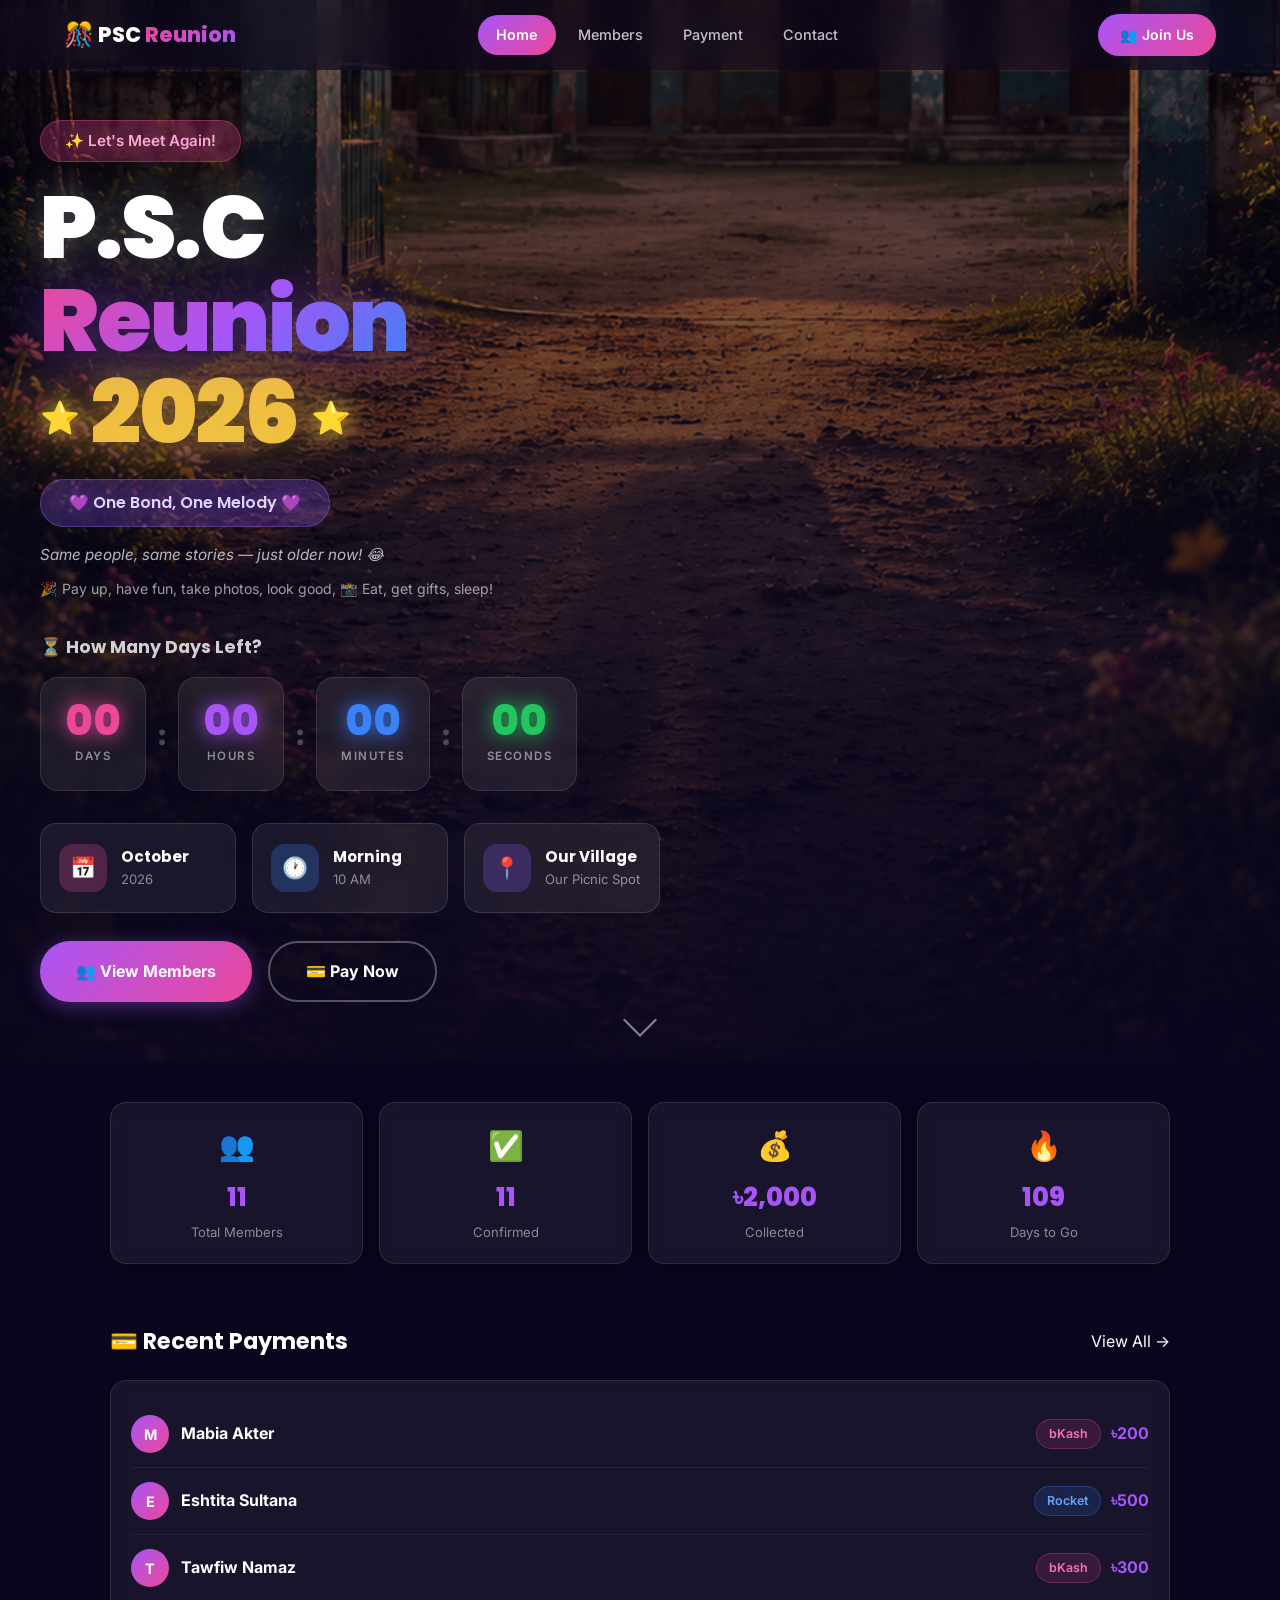
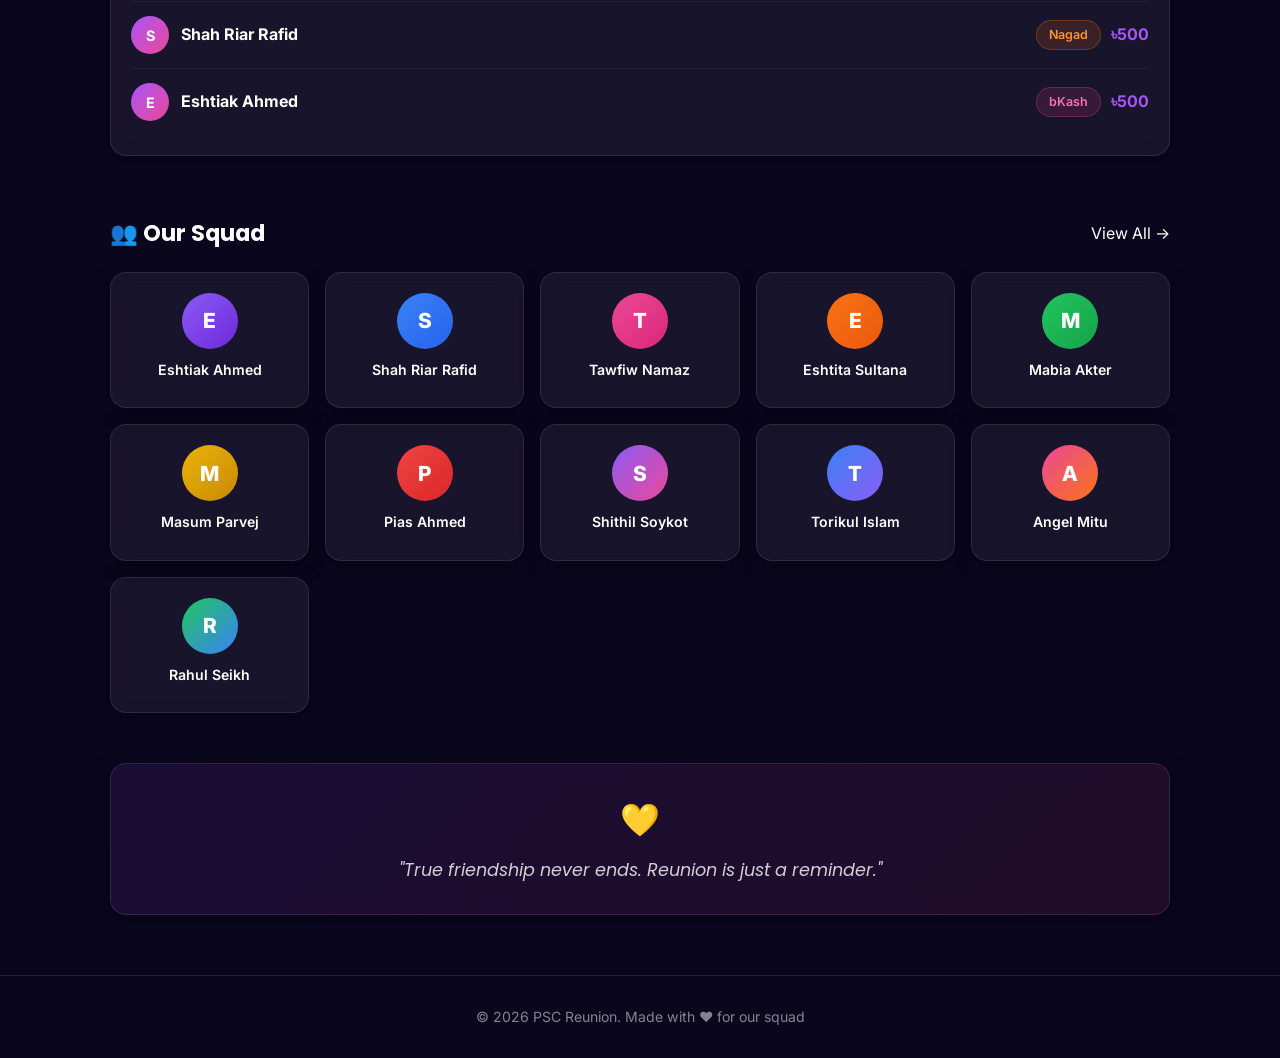
==== index.html @ 163d8ecd "feat: Revamp payment system with new UI, guidelines, and data handling" ====
<!DOCTYPE html>
<html lang="en">
<head>
    <meta charset="UTF-8">
    <meta name="viewport" content="width=device-width, initial-scale=1.0">
    <meta name="description" content="PSC Reunion 2026 - One Bond, One Memory. Join our school reunion!">
    <title>PSC Reunion 2026</title>
    <link rel="preconnect" href="https://fonts.googleapis.com">
    <link rel="preconnect" href="https://fonts.gstatic.com" crossorigin>
    <link href="https://fonts.googleapis.com/css2?family=Inter:wght@300;400;500;600;700;800&family=Poppins:wght@400;500;600;700;800;900&display=swap" rel="stylesheet">
    <link rel="stylesheet" href="style.css">
    <link rel="stylesheet" href="responsive.css">
</head>
<body data-page="home">

    <!-- Loading Screen -->
    <div id="loading-screen" class="loading-screen">
        <div class="loader">
            <div class="spinner"></div>
            <p>Loading Reunion 2026...</p>
        </div>
    </div>

    <!-- Navbar -->
    <nav class="navbar" id="navbar">
        <div class="nav-container">
            <a href="index.html" class="nav-logo">
                <span class="nav-logo-emoji">🎊</span>
                <span>PSC <span class="logo-highlight">Reunion</span></span>
            </a>
            <div class="nav-links" id="nav-menu">
                <a href="index.html" class="nav-link active">Home</a>
                <a href="members.html" class="nav-link">Members</a>
                <a href="payments.html" class="nav-link">Payment</a>
                <a href="contact.html" class="nav-link">Contact</a>
            </div>
            <a href="contact.html" class="nav-join-btn">👥 Join Us</a>
            <button class="nav-toggle" id="navToggle">
                <span></span><span></span><span></span>
            </button>
        </div>
        <div class="mobile-overlay" id="nav-overlay"></div>
    </nav>

    <!-- Hero Section -->
    <section class="hero-new">
        <div class="hero-content">
            <div class="hero-badge-new">✨ Let's Meet Again!</div>
            <h1 class="hero-big-title">
                <span class="line1">P.S.C</span>
                <span class="line2">Reunion</span>
                <span class="line3"><span class="star">⭐</span> 2026 <span class="star">⭐</span></span>
            </h1>

            <div class="hero-tagline">
                💜 One Bond, One Melody 💜
            </div>
            <p class="hero-funny">Same people, same stories — just older now! 😂</p>

            <p class="hero-cta-text">
                🎉 Pay up, have fun, take photos, look good,
                📸 Eat, get gifts, sleep!
            </p>

            <!-- Countdown -->
            <div class="hero-countdown">
                <h3 class="countdown-title">⏳ How Many Days Left?</h3>
                <div class="cd-items">
                    <div class="cd-item">
                        <span class="countdown-number" id="cd-days">00</span>
                        <span class="cd-label">Days</span>
                    </div>
                    <div class="cd-separator">:</div>
                    <div class="cd-item">
                        <span class="countdown-number" id="cd-hours">00</span>
                        <span class="cd-label">Hours</span>
                    </div>
                    <div class="cd-separator">:</div>
                    <div class="cd-item">
                        <span class="countdown-number" id="cd-minutes">00</span>
                        <span class="cd-label">Minutes</span>
                    </div>
                    <div class="cd-separator">:</div>
                    <div class="cd-item">
                        <span class="countdown-number" id="cd-seconds">00</span>
                        <span class="cd-label">Seconds</span>
                    </div>
                </div>
            </div>

            <div class="hero-info-cards">
                <div class="info-card">
                    <div class="info-card-icon icon-pink">📅</div>
                    <div class="info-card-text">
                        <h4>October</h4>
                        <p>2026</p>
                    </div>
                </div>
                <div class="info-card">
                    <div class="info-card-icon icon-blue">🕐</div>
                    <div class="info-card-text">
                        <h4>Morning</h4>
                        <p>10 AM</p>
                    </div>
                </div>
                <div class="info-card">
                    <div class="info-card-icon icon-purple">📍</div>
                    <div class="info-card-text">
                        <h4>Our Village</h4>
                        <p>Our Picnic Spot</p>
                    </div>
                </div>
            </div>

            <div class="hero-buttons">
                <a href="members.html" class="hero-btn-primary">
                    👥 View Members
                </a>
                <a href="payments.html" class="hero-btn-outline">
                    💳 Pay Now
                </a>
            </div>
        </div>

        <!-- Scroll Down -->
        <div class="scroll-indicator">
            <div class="scroll-arrow"></div>
        </div>
    </section>

    <!-- Stats Section -->
    <section class="stats-section">
        <div class="container">
            <div class="stats-grid-home">
                <div class="stat-card-home">
                    <span class="stat-icon-home">👥</span>
                    <h3 class="stat-number" data-target="11">0</h3>
                    <p class="stat-label-home">Total Members</p>
                </div>
                <div class="stat-card-home">
                    <span class="stat-icon-home">✅</span>
                    <h3 class="stat-number" data-target="11">0</h3>
                    <p class="stat-label-home">Confirmed</p>
                </div>
                <div class="stat-card-home">
                    <span class="stat-icon-home">💰</span>
                    <h3 id="home-total-collected">৳0</h3>
                    <p class="stat-label-home">Collected</p>
                </div>
                <div class="stat-card-home">
                    <span class="stat-icon-home">🔥</span>
                    <h3 id="home-days-go">109</h3>
                    <p class="stat-label-home">Days to Go</p>
                </div>
            </div>
        </div>
    </section>

    <!-- Recent Payments -->
    <section class="section-home">
        <div class="container">
            <div class="section-header">
                <h2>💳 Recent Payments</h2>
                <a href="payments.html" class="btn-link">View All →</a>
            </div>
            <div class="glass-card-home" id="home-payments">
                <p class="loading-text">Loading payments...</p>
            </div>
        </div>
    </section>

    <!-- Members Preview -->
    <section class="section-home">
        <div class="container">
            <div class="section-header">
                <h2>👥 Our Squad</h2>
                <a href="members.html" class="btn-link">View All →</a>
            </div>
            <div class="members-preview">
                <div class="member-mini-card">
                    <div class="member-mini-avatar" style="background: linear-gradient(135deg, #8b5cf6, #6d28d9);">E</div>
                    <p class="member-mini-name">Eshtiak Ahmed</p>
                </div>
                <div class="member-mini-card">
                    <div class="member-mini-avatar" style="background: linear-gradient(135deg, #3b82f6, #2563eb);">S</div>
                    <p class="member-mini-name">Shah Riar Rafid</p>
                </div>
                <div class="member-mini-card">
                    <div class="member-mini-avatar" style="background: linear-gradient(135deg, #ec4899, #db2777);">T</div>
                    <p class="member-mini-name">Tawfiw Namaz</p>
                </div>
                <div class="member-mini-card">
                    <div class="member-mini-avatar" style="background: linear-gradient(135deg, #f97316, #ea580c);">E</div>
                    <p class="member-mini-name">Eshtita Sultana</p>
                </div>
                <div class="member-mini-card">
                    <div class="member-mini-avatar" style="background: linear-gradient(135deg, #22c55e, #16a34a);">M</div>
                    <p class="member-mini-name">Mabia Akter</p>
                </div>
                <div class="member-mini-card">
                    <div class="member-mini-avatar" style="background: linear-gradient(135deg, #eab308, #ca8a04);">M</div>
                    <p class="member-mini-name">Masum Parvej</p>
                </div>
                <div class="member-mini-card">
                    <div class="member-mini-avatar" style="background: linear-gradient(135deg, #ef4444, #dc2626);">P</div>
                    <p class="member-mini-name">Pias Ahmed</p>
                </div>
                <div class="member-mini-card">
                    <div class="member-mini-avatar" style="background: linear-gradient(135deg, #8b5cf6, #ec4899);">S</div>
                    <p class="member-mini-name">Shithil Soykot</p>
                </div>
                <div class="member-mini-card">
                    <div class="member-mini-avatar" style="background: linear-gradient(135deg, #3b82f6, #8b5cf6);">T</div>
                    <p class="member-mini-name">Torikul Islam</p>
                </div>
                <div class="member-mini-card">
                    <div class="member-mini-avatar" style="background: linear-gradient(135deg, #ec4899, #f97316);">A</div>
                    <p class="member-mini-name">Angel Mitu</p>
                </div>
                <div class="member-mini-card">
                    <div class="member-mini-avatar" style="background: linear-gradient(135deg, #22c55e, #3b82f6);">R</div>
                    <p class="member-mini-name">Rahul Seikh</p>
                </div>
            </div>
        </div>
    </section>

    <!-- Quote Section -->
    <section class="quote-section">
        <div class="container">
            <div class="glass-card-home quote-card">
                <span class="quote-icon">💛</span>
                <p class="quote-text">"True friendship never ends. Reunion is just a reminder."</p>
            </div>
        </div>
    </section>

    <!-- Footer -->
    <footer class="footer">
        <div class="container">
            <p class="footer-text">© 2026 PSC Reunion. Made with ❤️ for our squad</p>
        </div>
    </footer>

    <!-- Back to Top -->
    <button class="back-to-top" id="backToTop">↑</button>

    <script src="config.js"></script>
    <script src="script.js"></script>
</body>
</html>
---- style.css ----
/* ============================================================
   STYLE.CSS - Reunion 2026 - Dark Cinematic Theme
   ============================================================ */

:root {
    --bg: #0a061e;
    --bg-card: rgba(255, 255, 255, 0.06);
    --text: #ffffff;
    --text-sec: rgba(255, 255, 255, 0.8);
    --text-muted: rgba(255, 255, 255, 0.5);
    --border: rgba(255, 255, 255, 0.1);
    --purple: #a855f7;
    --pink: #ec4899;
    --blue: #3b82f6;
    --red: #ef4444;
    --green: #22c55e;
    --orange: #f97316;
    --yellow: #eab308;
    --gold: #f0c040;
    --radius: 16px;
    --radius-sm: 10px;
    --shadow: 0 4px 20px rgba(0, 0, 0, 0.3);
    --shadow-lg: 0 8px 40px rgba(0, 0, 0, 0.4);
    --shadow-glow: 0 0 30px rgba(168, 85, 247, 0.3);
    --font: 'Inter', system-ui, sans-serif;
    --font-display: 'Poppins', 'Inter', sans-serif;
    --nav-h: 70px;
}

*, *::before, *::after { margin: 0; padding: 0; box-sizing: border-box; }
html { scroll-behavior: smooth; }

body {
    font-family: var(--font);
    background: var(--bg);
    color: var(--text);
    line-height: 1.6;
    overflow-x: hidden;
    min-height: 100vh;
}

a { text-decoration: none; color: inherit; }
img { max-width: 100%; display: block; }
button { border: none; outline: none; cursor: pointer; font-family: inherit; }
input { border: none; outline: none; font-family: inherit; }

.container { max-width: 1100px; margin: 0 auto; padding: 0 20px; }

/* ========== LOADING SCREEN ========== */
.loading-screen {
    position: fixed; inset: 0;
    background: var(--bg);
    display: flex; align-items: center; justify-content: center;
    z-index: 99999;
    transition: opacity 0.5s;
}
.loading-screen .spinner {
    width: 44px; height: 44px;
    border: 4px solid rgba(168, 85, 247, 0.2);
    border-top-color: var(--purple);
    border-radius: 50%;
    animation: spin 0.7s linear infinite;
    margin: 0 auto 12px;
}
.loading-screen p {
    font-family: var(--font-display);
    color: var(--purple);
    font-weight: 600;
}
@keyframes spin { to { transform: rotate(360deg); } }

/* ========== NAVBAR - DARK GLASS ========== */
.navbar {
    position: fixed; top: 0; left: 0; width: 100%;
    height: var(--nav-h);
    background: rgba(10, 6, 30, 0.6);
    backdrop-filter: blur(16px);
    -webkit-backdrop-filter: blur(16px);
    z-index: 1000;
    transition: all 0.3s;
}
.navbar.scrolled {
    background: rgba(10, 6, 30, 0.95);
    box-shadow: 0 4px 30px rgba(0, 0, 0, 0.5);
}
.nav-container {
    max-width: 1200px; margin: 0 auto; padding: 0 24px;
    height: 100%; display: flex; align-items: center; justify-content: space-between;
}
.nav-logo {
    font-family: var(--font-display);
    font-weight: 800; font-size: 1.3rem;
    color: #fff;
    display: flex; align-items: center; gap: 4px;
}
.nav-logo-emoji {
    font-size: 1.5rem;
    animation: logoDance 3s ease-in-out infinite;
    display: inline-block;
}
@keyframes logoDance {
    0%, 100% { transform: rotate(0deg) scale(1); }
    25% { transform: rotate(-10deg) scale(1.1); }
    50% { transform: rotate(0deg) scale(1); }
    75% { transform: rotate(10deg) scale(1.1); }
}
.logo-highlight {
    background: linear-gradient(135deg, #ec4899, #a855f7);
    -webkit-background-clip: text;
    -webkit-text-fill-color: transparent;
    background-clip: text;
}
.nav-links {
    display: flex; gap: 4px; align-items: center;
}
.nav-links a {
    padding: 8px 18px; border-radius: 24px;
    font-size: 0.9rem; font-weight: 500;
    color: rgba(255,255,255,0.75);
    transition: all 0.3s;
    white-space: nowrap;
}
.nav-links a:hover {
    color: #fff;
    background: rgba(255,255,255,0.1);
}
.nav-links a.active {
    color: #fff;
    background: linear-gradient(135deg, var(--purple), var(--pink));
    font-weight: 600;
}
.nav-join-btn {
    display: inline-flex; align-items: center; gap: 6px;
    padding: 10px 22px; border-radius: 24px;
    background: linear-gradient(135deg, var(--purple), var(--pink));
    color: #fff; font-weight: 600; font-size: 0.88rem;
    border: none; cursor: pointer;
    transition: all 0.3s;
    white-space: nowrap;
}
.nav-join-btn:hover {
    transform: translateY(-2px);
    box-shadow: 0 6px 20px rgba(139, 92, 246, 0.4);
}

/* Hamburger */
.nav-toggle {
    display: none; flex-direction: column; gap: 5px;
    background: none; padding: 5px; cursor: pointer;
}
.nav-toggle span {
    width: 24px; height: 2.5px;
    background: #fff; border-radius: 2px;
    transition: all 0.3s;
}
.nav-toggle.active span:nth-child(1) { transform: rotate(45deg) translate(5px, 5px); }
.nav-toggle.active span:nth-child(2) { opacity: 0; }
.nav-toggle.active span:nth-child(3) { transform: rotate(-45deg) translate(5px, -5px); }

.mobile-overlay {
    display: none; position: fixed; inset: 0;
    background: rgba(0,0,0,0.5); z-index: 998;
}
.mobile-overlay.active { display: block; }

/* ========== HERO - FULL SCREEN BG IMAGE ========== */
.hero-new {
    min-height: 100vh;
    display: flex; align-items: center;
    position: relative;
    overflow: hidden;
    background: url('hero.png') center/cover no-repeat;
}
.hero-new::before {
    content: '';
    position: absolute; inset: 0;
    background: linear-gradient(
        180deg,
        rgba(10, 6, 30, 0.4) 0%,
        rgba(10, 6, 30, 0.6) 40%,
        rgba(10, 6, 30, 0.85) 70%,
        rgba(10, 6, 30, 0.95) 100%
    );
    z-index: 1;
}

.hero-content {
    position: relative; z-index: 2;
    max-width: 700px;
    padding: 120px 40px 60px;
    width: 100%;
}

.hero-badge-new {
    display: inline-block;
    background: rgba(236, 72, 153, 0.25);
    border: 1px solid rgba(236, 72, 153, 0.4);
    padding: 8px 24px; border-radius: 30px;
    font-size: 0.95rem; font-weight: 600;
    color: #f9a8d4;
    margin-bottom: 20px;
    animation: fadeInUp 0.8s ease;
    text-shadow: 0 0 20px rgba(236, 72, 153, 0.5);
}

.hero-big-title {
    font-family: var(--font-display);
    font-size: 5.5rem; font-weight: 900;
    line-height: 1.05; margin-bottom: 20px;
    letter-spacing: -2px;
    animation: fadeInUp 0.8s ease 0.1s backwards;
}
.hero-big-title .line1 {
    color: #fff;
    display: block;
    text-shadow: 0 0 40px rgba(255, 255, 255, 0.3);
}
.hero-big-title .line2 {
    display: block;
    background: linear-gradient(135deg, #ec4899, #a855f7, #3b82f6, #22c55e);
    -webkit-background-clip: text;
    -webkit-text-fill-color: transparent;
    background-clip: text;
    filter: drop-shadow(0 0 30px rgba(168, 85, 247, 0.5));
}
.hero-big-title .line3 {
    color: var(--gold);
    display: inline-block;
    text-shadow: 0 0 40px rgba(240, 192, 64, 0.5);
}
.hero-big-title .star {
    color: var(--gold);
    -webkit-text-fill-color: var(--gold);
    font-size: 2rem;
    vertical-align: middle;
    animation: twinkle 2s ease-in-out infinite;
    filter: drop-shadow(0 0 10px rgba(240, 192, 64, 0.8));
}
@keyframes twinkle {
    0%, 100% { opacity: 1; transform: scale(1); }
    50% { opacity: 0.6; transform: scale(0.85); }
}

.hero-tagline {
    display: inline-block;
    background: rgba(139, 92, 246, 0.25);
    border: 1px solid rgba(139, 92, 246, 0.4);
    padding: 10px 28px; border-radius: 30px;
    font-family: var(--font-display);
    font-size: 1rem; font-weight: 600;
    color: #e0d4ff;
    margin-bottom: 16px;
    animation: fadeInUp 0.8s ease 0.2s backwards;
    text-shadow: 0 0 20px rgba(168, 85, 247, 0.4);
}
.hero-tagline .heart {
    color: #ec4899;
    -webkit-text-fill-color: #ec4899;
    font-size: 1.1rem;
}

.hero-funny {
    font-size: 0.95rem;
    color: rgba(255,255,255,0.7);
    margin-bottom: 10px;
    font-style: italic;
    animation: fadeInUp 0.8s ease 0.3s backwards;
}

.hero-cta-text {
    font-size: 0.88rem;
    color: rgba(255, 255, 255, 0.6);
    margin-bottom: 28px;
    line-height: 1.7;
    animation: fadeInUp 0.8s ease 0.35s backwards;
}

/* Info Cards - Glassmorphism */
.hero-info-cards {
    display: flex; gap: 16px; margin-bottom: 28px;
    flex-wrap: wrap;
    animation: fadeInUp 0.8s ease 0.4s backwards;
}
.info-card {
    flex: 1; min-width: 140px;
    background: rgba(255,255,255,0.07);
    backdrop-filter: blur(12px);
    -webkit-backdrop-filter: blur(12px);
    border: 1px solid rgba(255,255,255,0.12);
    border-radius: 16px;
    padding: 20px 18px;
    display: flex; align-items: center; gap: 14px;
    transition: all 0.3s;
}
.info-card:hover {
    background: rgba(255,255,255,0.12);
    transform: translateY(-3px);
    box-shadow: 0 8px 25px rgba(0, 0, 0, 0.3);
}
.info-card-icon {
    width: 48px; height: 48px;
    border-radius: 14px;
    display: flex; align-items: center; justify-content: center;
    font-size: 1.3rem;
    flex-shrink: 0;
}
.info-card-icon.icon-pink { background: rgba(236, 72, 153, 0.25); }
.info-card-icon.icon-blue { background: rgba(59, 130, 246, 0.25); }
.info-card-icon.icon-purple { background: rgba(139, 92, 246, 0.25); }
.info-card-text h4 {
    font-family: var(--font-display);
    font-size: 0.95rem; font-weight: 700;
    color: #fff;
}
.info-card-text p {
    font-size: 0.82rem;
    color: rgba(255,255,255,0.5);
}

/* Hero Buttons */
.hero-buttons {
    display: flex; gap: 16px; flex-wrap: wrap;
    animation: fadeInUp 0.8s ease 0.5s backwards;
}
.hero-btn-primary {
    display: inline-flex; align-items: center; gap: 10px;
    padding: 16px 36px; border-radius: 30px;
    background: linear-gradient(135deg, var(--purple), var(--pink));
    color: #fff; font-weight: 700; font-size: 1rem;
    border: none; cursor: pointer;
    transition: all 0.3s;
    text-decoration: none;
    box-shadow: 0 4px 20px rgba(168, 85, 247, 0.4);
}
.hero-btn-primary:hover {
    transform: translateY(-3px);
    box-shadow: 0 8px 30px rgba(168, 85, 247, 0.5);
}
.hero-btn-outline {
    display: inline-flex; align-items: center; gap: 10px;
    padding: 16px 36px; border-radius: 30px;
    background: transparent;
    border: 2px solid rgba(255, 255, 255, 0.3);
    color: #fff; font-weight: 700; font-size: 1rem;
    cursor: pointer;
    transition: all 0.3s;
    text-decoration: none;
}
.hero-btn-outline:hover {
    background: rgba(255, 255, 255, 0.1);
    border-color: rgba(255, 255, 255, 0.5);
    transform: translateY(-3px);
}

/* Hero Countdown */
.hero-countdown {
    margin-top: 32px;
    margin-bottom: 32px;
    animation: fadeInUp 0.8s ease 0.45s backwards;
}
.countdown-title {
    font-family: var(--font-display);
    font-size: 1.1rem;
    font-weight: 700;
    color: rgba(255,255,255,0.8);
    margin-bottom: 16px;
}
.cd-items {
    display: flex; gap: 12px; align-items: center;
}
.cd-item {
    background: rgba(255,255,255,0.07);
    backdrop-filter: blur(8px);
    -webkit-backdrop-filter: blur(8px);
    border: 1px solid rgba(255,255,255,0.1);
    border-radius: 18px;
    padding: 22px 24px; text-align: center;
    min-width: 90px;
    transition: all 0.3s;
}
.cd-item:hover {
    background: rgba(255,255,255,0.12);
    transform: translateY(-4px);
}
.countdown-number {
    display: block;
    font-family: var(--font-display);
    font-size: 2.6rem; font-weight: 800;
    line-height: 1;
    color: #fff;
    text-shadow: 0 0 20px currentColor;
}
.cd-item:nth-child(1) .countdown-number { color: var(--pink); }
.cd-item:nth-child(3) .countdown-number { color: var(--purple); }
.cd-item:nth-child(5) .countdown-number { color: var(--blue); }
.cd-item:nth-child(7) .countdown-number { color: var(--green); }
.cd-label {
    font-size: 0.72rem; text-transform: uppercase;
    letter-spacing: 1.5px; color: rgba(255,255,255,0.5); font-weight: 600;
    margin-top: 6px;
}
.cd-separator {
    font-size: 2rem; font-weight: 800;
    color: rgba(255,255,255,0.25);
}

/* Scroll Down Indicator */
.scroll-indicator {
    position: absolute;
    bottom: 30px; left: 50%;
    transform: translateX(-50%);
    z-index: 2;
    text-align: center;
    animation: fadeInUp 0.8s ease 0.7s backwards;
}
.scroll-arrow {
    width: 24px; height: 24px;
    border-right: 2px solid rgba(255,255,255,0.5);
    border-bottom: 2px solid rgba(255,255,255,0.5);
    transform: rotate(45deg);
    margin: 0 auto;
    animation: scrollBounce 2s ease-in-out infinite;
}
@keyframes scrollBounce {
    0%, 100% { transform: rotate(45deg) translateY(0); opacity: 0.4; }
    50% { transform: rotate(45deg) translateY(8px); opacity: 1; }
}

/* ========== STATS HOME ========== */
.stats-section { padding: 40px 0 30px; background: var(--bg); }
.stats-grid-home {
    display: grid; grid-template-columns: repeat(4, 1fr); gap: 16px;
}
.stat-card-home {
    background: var(--bg-card);
    border: 1px solid var(--border);
    border-radius: var(--radius);
    padding: 20px; text-align: center;
    transition: all 0.3s;
    box-shadow: var(--shadow);
    backdrop-filter: blur(10px);
    -webkit-backdrop-filter: blur(10px);
}
.stat-card-home:hover {
    transform: translateY(-4px);
    box-shadow: var(--shadow-glow);
}
.stat-icon-home { font-size: 1.8rem; display: block; margin-bottom: 8px; }
.stat-card-home h3 {
    font-family: var(--font-display);
    font-size: 1.6rem; font-weight: 800;
    color: var(--purple);
}
.stat-label-home {
    font-size: 0.82rem; color: var(--text-muted); margin-top: 4px;
}

/* ========== SECTIONS ========== */
.section-home { padding: 30px 0; background: var(--bg); }
.section-header {
    display: flex; justify-content: space-between; align-items: center;
    margin-bottom: 20px;
}
.section-header h2 {
    font-family: var(--font-display);
    font-size: 1.4rem; font-weight: 700;
}

/* ========== GLASS CARD HOME ========== */
.glass-card-home {
    background: var(--bg-card);
    border: 1px solid var(--border);
    border-radius: var(--radius);
    padding: 20px;
    box-shadow: var(--shadow);
    backdrop-filter: blur(10px);
    -webkit-backdrop-filter: blur(10px);
}
.loading-text {
    text-align: center; color: var(--text-muted); padding: 20px;
}

/* ========== PAYMENT MINI CARDS ========== */
.payment-mini-card {
    display: flex; justify-content: space-between; align-items: center;
    padding: 14px 0;
    border-bottom: 1px solid rgba(255, 255, 255, 0.06);
}
.payment-mini-card:last-child { border-bottom: none; }
.payment-mini-left {
    display: flex; align-items: center; gap: 12px;
}
.payment-mini-avatar {
    width: 38px; height: 38px;
    border-radius: 50%;
    background: linear-gradient(135deg, var(--purple), var(--pink));
    display: flex; align-items: center; justify-content: center;
    color: white; font-weight: 700; font-size: 0.9rem;
}
.payment-mini-right {
    display: flex; align-items: center; gap: 10px;
}
.payment-mini-amount {
    font-weight: 700; color: var(--purple);
}

/* ========== METHOD BADGES ========== */
.method-badge {
    display: inline-block;
    padding: 4px 12px; border-radius: 20px;
    font-size: 0.78rem; font-weight: 600;
}
.method-bkash {
    background: rgba(236, 72, 153, 0.15);
    color: #f472b6;
    border: 1px solid rgba(236, 72, 153, 0.3);
}
.method-nagad {
    background: rgba(249, 115, 22, 0.15);
    color: #fb923c;
    border: 1px solid rgba(249, 115, 22, 0.3);
}
.method-rocket {
    background: rgba(59, 130, 246, 0.15);
    color: #60a5fa;
    border: 1px solid rgba(59, 130, 246, 0.3);
}
.method-default {
    background: rgba(139, 92, 246, 0.15);
    color: var(--purple);
    border: 1px solid rgba(139, 92, 246, 0.3);
}

/* ========== MEMBERS PREVIEW ========== */
.members-preview {
    display: grid; grid-template-columns: repeat(5, 1fr); gap: 16px;
}
.member-mini-card {
    background: var(--bg-card);
    border: 1px solid var(--border);
    border-radius: var(--radius);
    padding: 20px; text-align: center;
    transition: all 0.3s;
    box-shadow: var(--shadow);
    backdrop-filter: blur(10px);
    -webkit-backdrop-filter: blur(10px);
}
.member-mini-card:hover {
    transform: translateY(-5px);
    box-shadow: var(--shadow-glow);
}
.member-mini-avatar {
    width: 56px; height: 56px;
    border-radius: 50%;
    margin: 0 auto 10px;
    display: flex; align-items: center; justify-content: center;
    color: white; font-weight: 800; font-size: 1.3rem;
}
.member-mini-name {
    font-weight: 600; font-size: 0.88rem;
    margin-bottom: 6px;
}

/* ========== MEMBERS HERO ========== */
.members-hero {
    padding: 130px 0 50px;
    text-align: center;
    background: linear-gradient(135deg, rgba(168,85,247,0.15), rgba(236,72,153,0.15), rgba(59,130,246,0.1));
    border-bottom: 1px solid var(--border);
}
.members-hero h1 {
    font-family: var(--font-display);
    font-size: 2.4rem; font-weight: 900;
    margin-bottom: 8px;
}
.members-hero p {
    color: var(--text-muted); font-size: 1rem;
    margin-bottom: 16px;
}
.member-count-pill {
    display: inline-block;
    background: linear-gradient(135deg, var(--purple), var(--pink));
    color: white;
    padding: 8px 24px; border-radius: 30px;
    font-size: 0.92rem; font-weight: 700;
    box-shadow: 0 4px 15px rgba(168,85,247,0.3);
}

/* ========== MEMBERS GRID COOL ========== */
.members-grid-cool {
    display: grid;
    grid-template-columns: repeat(auto-fill, minmax(220px, 1fr));
    gap: 20px;
}
.member-card-cool {
    position: relative;
    background: var(--bg-card);
    border: 1px solid var(--border);
    border-radius: 20px;
    padding: 28px 20px 22px;
    text-align: center;
    transition: all 0.4s cubic-bezier(0.175, 0.885, 0.32, 1.275);
    box-shadow: var(--shadow);
    overflow: hidden;
    backdrop-filter: blur(10px);
    -webkit-backdrop-filter: blur(10px);
}
.member-card-cool::before {
    content: '';
    position: absolute;
    top: 0; left: 0; right: 0;
    height: 4px;
    background: linear-gradient(90deg, var(--accent), var(--accent2));
    border-radius: 20px 20px 0 0;
}
.member-card-cool:hover {
    transform: translateY(-8px) scale(1.02);
    box-shadow: 0 12px 40px rgba(0,0,0,0.3);
    border-color: var(--accent);
}
.member-card-cool:hover .member-avatar-cool {
    transform: scale(1.1) rotate(5deg);
    box-shadow: 0 8px 25px color-mix(in srgb, var(--accent) 40%, transparent);
}
.member-card-top {
    display: flex; align-items: center; justify-content: center;
    position: relative;
    margin-bottom: 14px;
}
.member-avatar-cool {
    width: 72px; height: 72px;
    border-radius: 50%;
    background: linear-gradient(135deg, var(--accent), var(--accent2));
    display: flex; align-items: center; justify-content: center;
    color: white; font-weight: 900; font-size: 1.6rem;
    font-family: var(--font-display);
    border: 3px solid rgba(255,255,255,0.2);
    box-shadow: 0 4px 15px color-mix(in srgb, var(--accent) 30%, transparent);
    transition: all 0.4s cubic-bezier(0.175, 0.885, 0.32, 1.275);
}
.member-number {
    position: absolute;
    top: -4px; right: calc(50% - 48px);
    background: var(--accent);
    color: white;
    font-size: 0.65rem; font-weight: 800;
    padding: 2px 8px; border-radius: 10px;
    letter-spacing: 0.5px;
}
.member-name-cool {
    font-family: var(--font-display);
    font-size: 1rem; font-weight: 700;
    color: var(--text);
    margin-bottom: 8px;
}
.member-info-cool {
    display: flex; flex-direction: column; gap: 4px;
}
.member-phone-cool {
    font-size: 0.82rem;
    color: var(--text-muted);
    display: flex; align-items: center; justify-content: center; gap: 4px;
}

/* Staggered entrance animation */
.member-card-cool:nth-child(1) { animation: memberPop 0.5s ease 0.05s backwards; }
.member-card-cool:nth-child(2) { animation: memberPop 0.5s ease 0.1s backwards; }
.member-card-cool:nth-child(3) { animation: memberPop 0.5s ease 0.15s backwards; }
.member-card-cool:nth-child(4) { animation: memberPop 0.5s ease 0.2s backwards; }
.member-card-cool:nth-child(5) { animation: memberPop 0.5s ease 0.25s backwards; }
.member-card-cool:nth-child(6) { animation: memberPop 0.5s ease 0.3s backwards; }
.member-card-cool:nth-child(7) { animation: memberPop 0.5s ease 0.35s backwards; }
.member-card-cool:nth-child(8) { animation: memberPop 0.5s ease 0.4s backwards; }
.member-card-cool:nth-child(9) { animation: memberPop 0.5s ease 0.45s backwards; }
.member-card-cool:nth-child(10) { animation: memberPop 0.5s ease 0.5s backwards; }
.member-card-cool:nth-child(11) { animation: memberPop 0.5s ease 0.55s backwards; }
@keyframes memberPop {
    from { opacity: 0; transform: translateY(30px) scale(0.9); }
    to { opacity: 1; transform: translateY(0) scale(1); }
}

/* ========== SEARCH ========== */
.search-box-new {
    display: flex; align-items: center;
    background: var(--bg-card);
    border: 1px solid var(--border);
    border-radius: 12px;
    padding: 0 16px;
    box-shadow: var(--shadow);
    max-width: 400px;
}
.search-icon-new { font-size: 1.1rem; margin-right: 10px; }
.search-box-new input {
    flex: 1; padding: 14px 0;
    background: transparent;
    font-size: 0.92rem; color: var(--text);
}
.search-box-new input::placeholder { color: var(--text-muted); }

/* ========== TABLE ========== */
.table-card { padding: 0; overflow: hidden; }
.table-responsive { overflow-x: auto; }
.data-table-new {
    width: 100%; border-collapse: collapse;
}
.data-table-new thead {
    background: rgba(168, 85, 247, 0.1);
}
.data-table-new th {
    padding: 14px 20px; text-align: left;
    font-weight: 600; font-size: 0.82rem;
    text-transform: uppercase; letter-spacing: 0.5px;
    color: var(--text-muted);
    border-bottom: 1px solid var(--border);
}
.data-table-new td {
    padding: 14px 20px; font-size: 0.9rem;
    border-bottom: 1px solid rgba(255, 255, 255, 0.05);
    color: var(--text-sec);
}
.data-table-new tbody tr { transition: all 0.2s; }
.data-table-new tbody tr:hover { background: rgba(168, 85, 247, 0.05); }
.data-table-new tbody tr:last-child td { border-bottom: none; }
.loading-cell { text-align: center; color: var(--text-muted); padding: 30px !important; }

/* ========== QUOTE ========== */
.quote-section { padding: 20px 0 40px; background: var(--bg); }
.quote-card {
    text-align: center; padding: 30px;
    background: linear-gradient(135deg, rgba(168,85,247,0.1), rgba(236,72,153,0.1));
}
.quote-icon { font-size: 2rem; display: block; margin-bottom: 10px; }
.quote-text {
    font-family: var(--font-display);
    font-size: 1.1rem; font-style: italic;
    color: var(--text-sec);
}

/* ========== PAGE HEADER (Inner Pages) ========== */
.page-header-new {
    padding: 120px 0 40px;
    text-align: center;
    background: linear-gradient(135deg, rgba(168,85,247,0.12), rgba(236,72,153,0.12));
    border-bottom: 1px solid var(--border);
}
.page-header-new h1 {
    font-family: var(--font-display);
    font-size: 2.2rem; font-weight: 800;
    margin-bottom: 8px;
}
.page-header-new p {
    color: var(--text-muted); font-size: 1rem;
}
.member-count-badge {
    display: inline-block;
    background: linear-gradient(135deg, var(--purple), var(--pink));
    color: white;
    padding: 6px 20px;
    border-radius: 20px;
    font-size: 0.88rem;
    font-weight: 700;
    margin-top: 12px;
}

/* ========== CONTACT PAGE ========== */
.contact-grid {
    display: grid; grid-template-columns: repeat(4, 1fr); gap: 16px;
    margin-bottom: 32px;
}
.contact-card {
    background: var(--bg-card);
    border: 1px solid var(--border);
    border-radius: var(--radius);
    padding: 28px 20px; text-align: center;
    transition: all 0.3s;
    box-shadow: var(--shadow);
    backdrop-filter: blur(10px);
    -webkit-backdrop-filter: blur(10px);
}
.contact-card:hover {
    transform: translateY(-4px);
    box-shadow: var(--shadow-glow);
}
.contact-icon {
    font-size: 2rem; display: block; margin-bottom: 12px;
}
.contact-card h3 {
    font-family: var(--font-display);
    font-size: 1rem; font-weight: 700;
    margin-bottom: 6px;
}
.contact-card p {
    font-size: 0.88rem; color: var(--text-muted);
}
.contact-message-box {
    background: var(--bg-card);
    border: 1px solid var(--border);
    border-radius: var(--radius);
    padding: 36px;
    box-shadow: var(--shadow);
    backdrop-filter: blur(10px);
    -webkit-backdrop-filter: blur(10px);
}
.contact-message-box h2 {
    font-family: var(--font-display);
    font-size: 1.4rem; font-weight: 700;
    margin-bottom: 24px;
}
.contact-form { display: flex; flex-direction: column; gap: 16px; }
.form-row {
    display: grid; grid-template-columns: 1fr 1fr; gap: 16px;
}
.form-input, .form-textarea {
    width: 100%;
    padding: 14px 18px;
    border: 1px solid var(--border);
    border-radius: var(--radius-sm);
    font-family: var(--font);
    font-size: 0.92rem;
    background: rgba(255, 255, 255, 0.05);
    color: var(--text);
    transition: border-color 0.3s;
}
.form-input:focus, .form-textarea:focus {
    border-color: var(--purple);
    outline: none;
    box-shadow: 0 0 15px rgba(168, 85, 247, 0.2);
}
.form-textarea { resize: vertical; }
.form-submit-btn {
    align-self: flex-start;
    border: none; cursor: pointer;
    font-family: var(--font-display);
    padding: 16px 36px; border-radius: 30px;
    background: linear-gradient(135deg, var(--purple), var(--pink));
    color: #fff; font-weight: 700; font-size: 1rem;
    transition: all 0.3s;
    box-shadow: 0 4px 20px rgba(168, 85, 247, 0.4);
}
.form-submit-btn:hover {
    transform: translateY(-3px);
    box-shadow: 0 8px 30px rgba(168, 85, 247, 0.5);
}

/* ========== GALLERY ========== */
.gallery-grid-new {
    display: grid; grid-template-columns: repeat(4, 1fr); gap: 16px;
}
.gallery-item-new {
    border-radius: var(--radius);
    padding: 40px 20px; text-align: center;
    color: white; cursor: pointer;
    transition: all 0.3s;
    aspect-ratio: 1;
    display: flex; flex-direction: column;
    align-items: center; justify-content: center;
}
.gallery-item-new:hover {
    transform: scale(1.04);
    box-shadow: 0 8px 30px rgba(0,0,0,0.3);
}
.gallery-emoji { font-size: 2.5rem; margin-bottom: 10px; }
.gallery-item-new p { font-weight: 600; font-size: 0.9rem; }

.coming-soon-memories {
    text-align: center; padding: 40px;
    background: var(--bg-card);
    border: 1px solid var(--border);
    border-radius: var(--radius);
    margin-top: 24px;
    box-shadow: var(--shadow);
    backdrop-filter: blur(10px);
    -webkit-backdrop-filter: blur(10px);
}
.coming-soon-icon { font-size: 3rem; display: block; margin-bottom: 12px; }
.coming-soon-memories h3 {
    font-family: var(--font-display);
    font-size: 1.3rem; margin-bottom: 6px;
    color: var(--purple);
}
.coming-soon-memories p { color: var(--text-muted); }

/* ========== FOOTER ========== */
.footer {
    padding: 30px 0;
    text-align: center;
    border-top: 1px solid var(--border);
    margin-top: 20px;
    background: var(--bg);
}
.footer-text { color: var(--text-muted); font-size: 0.88rem; }

/* ========== BACK TO TOP ========== */
.back-to-top {
    position: fixed; bottom: 24px; right: 24px;
    width: 46px; height: 46px;
    background: linear-gradient(135deg, var(--purple), var(--pink));
    border-radius: 50%; color: white;
    font-size: 1.2rem; font-weight: 700;
    display: flex; align-items: center; justify-content: center;
    cursor: pointer; z-index: 100;
    opacity: 0; visibility: hidden;
    transform: translateY(20px);
    transition: all 0.3s;
    box-shadow: 0 4px 15px rgba(168, 85, 247, 0.4);
}
.back-to-top.visible {
    opacity: 1; visibility: visible; transform: translateY(0);
}
.back-to-top:hover {
    transform: translateY(-4px);
    box-shadow: 0 8px 25px rgba(168, 85, 247, 0.5);
}

/* ========== PAYMENT TABS ========== */
.payment-tabs {
    display: flex; gap: 8px; margin-bottom: 28px;
    background: var(--bg-card);
    border: 1px solid var(--border);
    border-radius: 16px;
    padding: 6px;
    backdrop-filter: blur(10px);
    -webkit-backdrop-filter: blur(10px);
}
.payment-tab {
    flex: 1; padding: 14px 20px;
    background: transparent;
    border: none; border-radius: 12px;
    color: var(--text-muted);
    font-family: var(--font-display);
    font-size: 0.95rem; font-weight: 600;
    cursor: pointer;
    transition: all 0.3s;
}
.payment-tab:hover {
    color: var(--text);
    background: rgba(255, 255, 255, 0.05);
}
.payment-tab.active {
    background: linear-gradient(135deg, var(--purple), var(--pink));
    color: #fff;
    box-shadow: 0 4px 15px rgba(168, 85, 247, 0.3);
}
.payment-tab-content {
    display: none;
}
.payment-tab-content.active {
    display: block;
    animation: fadeInUp 0.4s ease;
}

/* ========== PAY NOW TAB ========== */
.payment-phone-card {
    background: var(--bg-card);
    border: 1px solid var(--border);
    border-radius: 20px;
    padding: 40px 30px;
    text-align: center;
    margin-bottom: 20px;
    backdrop-filter: blur(10px);
    -webkit-backdrop-filter: blur(10px);
}
.payment-phone-icon {
    font-size: 2.5rem;
    margin-bottom: 12px;
}
.payment-phone-card h2 {
    font-family: var(--font-display);
    font-size: 1.3rem; font-weight: 700;
    color: var(--text-sec);
    margin-bottom: 16px;
}
.payment-phone-number {
    display: inline-flex; align-items: center; gap: 12px;
    background: rgba(255, 255, 255, 0.08);
    border: 1px solid rgba(255, 255, 255, 0.15);
    border-radius: 14px;
    padding: 16px 24px;
    margin-bottom: 20px;
}
#phone-text {
    font-family: var(--font-display);
    font-size: 1.8rem; font-weight: 800;
    color: #fff;
    letter-spacing: 2px;
}
.copy-btn {
    background: rgba(168, 85, 247, 0.2);
    border: 1px solid rgba(168, 85, 247, 0.3);
    border-radius: 10px;
    padding: 10px 14px;
    font-size: 1.2rem;
    cursor: pointer;
    transition: all 0.3s;
}
.copy-btn:hover {
    background: rgba(168, 85, 247, 0.4);
    transform: scale(1.05);
}
.copy-btn.copied {
    background: rgba(34, 197, 94, 0.3);
    border-color: rgba(34, 197, 94, 0.5);
}
.payment-methods {
    display: flex; justify-content: center; gap: 10px;
    margin-bottom: 16px;
}
.method-pill {
    padding: 8px 18px; border-radius: 20px;
    font-size: 0.85rem; font-weight: 600;
}
.method-pill.method-bkash {
    background: rgba(236, 72, 153, 0.15);
    color: #f472b6;
    border: 1px solid rgba(236, 72, 153, 0.3);
}
.method-pill.method-nagad {
    background: rgba(249, 115, 22, 0.15);
    color: #fb923c;
    border: 1px solid rgba(249, 115, 22, 0.3);
}
.method-pill.method-rocket {
    background: rgba(59, 130, 246, 0.15);
    color: #60a5fa;
    border: 1px solid rgba(59, 130, 246, 0.3);
}
.payment-min {
    color: var(--text-muted);
    font-size: 0.9rem;
}
.payment-min strong {
    color: var(--pink);
}

/* Guidelines */
.payment-guidelines {
    background: var(--bg-card);
    border: 1px solid var(--border);
    border-radius: 16px;
    padding: 24px;
    backdrop-filter: blur(10px);
    -webkit-backdrop-filter: blur(10px);
}
.payment-guidelines h3 {
    font-family: var(--font-display);
    font-size: 1.1rem; font-weight: 700;
    margin-bottom: 14px;
}
.payment-guidelines ul {
    list-style: none; padding: 0;
}
.payment-guidelines li {
    padding: 8px 0;
    padding-left: 20px;
    position: relative;
    color: var(--text-sec);
    font-size: 0.9rem;
    border-bottom: 1px solid rgba(255, 255, 255, 0.04);
}
.payment-guidelines li:last-child { border-bottom: none; }
.payment-guidelines li::before {
    content: '✓';
    position: absolute; left: 0;
    color: var(--green);
    font-weight: 700;
}

/* ========== HISTORY TAB ========== */
.payment-summary {
    display: grid; grid-template-columns: 1fr 1fr; gap: 16px;
    margin-bottom: 24px;
}
.summary-card {
    background: var(--bg-card);
    border: 1px solid var(--border);
    border-radius: 16px;
    padding: 24px; text-align: center;
    backdrop-filter: blur(10px);
    -webkit-backdrop-filter: blur(10px);
}
.summary-icon { font-size: 2rem; display: block; margin-bottom: 8px; }
.summary-card h3 {
    font-family: var(--font-display);
    font-size: 1.8rem; font-weight: 800;
    color: var(--purple);
    margin-bottom: 4px;
}
.summary-card p {
    font-size: 0.85rem;
    color: var(--text-muted);
}

/* Month Filters */
.month-filters {
    display: flex; gap: 8px; flex-wrap: wrap;
    margin-bottom: 20px;
}
.month-filter {
    padding: 10px 18px; border-radius: 24px;
    background: var(--bg-card);
    border: 1px solid var(--border);
    color: var(--text-muted);
    font-size: 0.85rem; font-weight: 600;
    cursor: pointer;
    transition: all 0.3s;
}
.month-filter:hover {
    color: var(--text);
    border-color: rgba(168, 85, 247, 0.3);
}
.month-filter.active {
    background: linear-gradient(135deg, var(--purple), var(--pink));
    color: #fff;
    border-color: transparent;
}

/* Payment List */
.payment-list {
    margin-bottom: 32px;
}
.payment-history-card {
    display: flex; justify-content: space-between; align-items: center;
    background: var(--bg-card);
    border: 1px solid var(--border);
    border-radius: 14px;
    padding: 16px 20px;
    margin-bottom: 10px;
    backdrop-filter: blur(10px);
    -webkit-backdrop-filter: blur(10px);
    transition: all 0.3s;
}
.payment-history-card:hover {
    transform: translateX(4px);
    border-color: rgba(168, 85, 247, 0.3);
}
.payment-history-left {
    display: flex; align-items: center; gap: 14px;
}
.payment-history-avatar {
    width: 42px; height: 42px;
    border-radius: 50%;
    background: linear-gradient(135deg, var(--purple), var(--pink));
    display: flex; align-items: center; justify-content: center;
    color: white; font-weight: 700; font-size: 1rem;
}
.payment-history-info h4 {
    font-family: var(--font-display);
    font-size: 0.95rem; font-weight: 600;
    margin-bottom: 2px;
}
.payment-history-info p {
    font-size: 0.78rem;
    color: var(--text-muted);
}
.payment-history-right {
    display: flex; align-items: center; gap: 10px;
}
.payment-history-amount {
    font-family: var(--font-display);
    font-weight: 700; font-size: 1rem;
    color: var(--green);
}

/* ========== HALL OF FAME ========== */
.hall-of-fame {
    margin-top: 40px;
}
.hall-of-fame h2 {
    font-family: var(--font-display);
    font-size: 1.6rem; font-weight: 800;
    text-align: center;
    margin-bottom: 24px;
}
.fame-grid {
    display: grid; grid-template-columns: 1fr 1fr; gap: 16px;
}
.fame-card {
    background: var(--bg-card);
    border: 1px solid var(--border);
    border-radius: 20px;
    padding: 30px 20px;
    text-align: center;
    backdrop-filter: blur(10px);
    -webkit-backdrop-filter: blur(10px);
    transition: all 0.3s;
}
.fame-card:hover {
    transform: translateY(-4px);
}
.fame-first {
    border-color: rgba(234, 179, 8, 0.3);
    background: linear-gradient(135deg, rgba(234, 179, 8, 0.08), rgba(234, 179, 8, 0.02));
}
.fame-top {
    border-color: rgba(168, 85, 247, 0.3);
    background: linear-gradient(135deg, rgba(168, 85, 247, 0.08), rgba(168, 85, 247, 0.02));
}
.fame-badge {
    display: inline-block;
    padding: 6px 14px; border-radius: 20px;
    font-size: 0.78rem; font-weight: 600;
    margin-bottom: 14px;
    background: rgba(255, 255, 255, 0.08);
    border: 1px solid rgba(255, 255, 255, 0.1);
}
.fame-avatar {
    font-size: 3rem;
    margin-bottom: 12px;
}
.fame-card h4 {
    font-family: var(--font-display);
    font-size: 1.2rem; font-weight: 700;
    margin-bottom: 4px;
}
.fame-card p {
    font-size: 0.85rem;
    color: var(--text-muted);
}

/* ========== ANIMATIONS ========== */
@keyframes fadeInUp {
    from { opacity: 0; transform: translateY(25px); }
    to { opacity: 1; transform: translateY(0); }
}

/* ========== RESPONSIVE ========== */
@media (max-width: 1024px) {
    .nav-links {
        display: none; position: fixed;
        top: var(--nav-h); left: 0; width: 100%;
        background: rgba(10, 6, 30, 0.98);
        backdrop-filter: blur(20px);
        flex-direction: column; padding: 20px;
        border-bottom: 1px solid rgba(255,255,255,0.1);
        box-shadow: 0 10px 30px rgba(0,0,0,0.5);
    }
    .nav-links.active { display: flex; }
    .nav-links a { padding: 14px 20px; width: 100%; text-align: center; border-radius: 10px; font-size: 1rem; }
    .nav-toggle { display: flex; }
    .nav-join-btn { display: none; }
    .hero-big-title { font-size: 3.8rem; }
    .hero-content { padding: 100px 24px 60px; }
    .members-preview { grid-template-columns: repeat(3, 1fr); }
    .stats-grid-home { grid-template-columns: repeat(2, 1fr); }
    .gallery-grid-new { grid-template-columns: repeat(3, 1fr); }
    .contact-grid { grid-template-columns: repeat(2, 1fr); }
    .cd-item { min-width: 80px; padding: 18px 20px; }
    .countdown-number { font-size: 2.2rem; }
    .cd-separator { font-size: 1.8rem; }
}

@media (max-width: 768px) {
    .hero-big-title { font-size: 2.8rem; }
    .hero-tagline { font-size: 0.9rem; }
    .hero-content { padding: 90px 20px 50px; }
    .hero-info-cards { flex-direction: column; gap: 10px; }
    .info-card { min-width: auto; }
    .hero-buttons { flex-direction: column; }
    .hero-btn-primary, .hero-btn-outline { width: 100%; justify-content: center; }
    .members-preview { grid-template-columns: repeat(2, 1fr); }
    .members-grid-cool { grid-template-columns: repeat(auto-fill, minmax(180px, 1fr)); gap: 16px; }
    .gallery-grid-new { grid-template-columns: repeat(2, 1fr); }
    .section-header h2 { font-size: 1.2rem; }
    .scroll-indicator { bottom: 20px; }
    .contact-grid { grid-template-columns: repeat(2, 1fr); }
    .form-row { grid-template-columns: 1fr; }
    .page-header-new { padding: 100px 0 30px; }
    .page-header-new h1 { font-size: 1.6rem; }
    .cd-items { gap: 8px; flex-wrap: wrap; justify-content: center; }
    .cd-item { min-width: 70px; padding: 14px 14px; }
    .countdown-number { font-size: 1.8rem; }
    .cd-separator { font-size: 1.4rem; }
    .payment-phone-number { flex-direction: column; gap: 10px; }
    #phone-text { font-size: 1.4rem; }
    .fame-grid { grid-template-columns: 1fr; }
    .payment-summary { grid-template-columns: 1fr; }
}

@media (max-width: 480px) {
    .hero-big-title { font-size: 2.2rem; letter-spacing: -1px; }
    .hero-content { padding: 80px 16px 40px; }
    .hero-info-cards { gap: 8px; }
    .info-card { padding: 14px 16px; gap: 10px; }
    .info-card-icon { width: 38px; height: 38px; font-size: 1rem; }
    .members-preview { grid-template-columns: 1fr 1fr; }
    .stats-grid-home { grid-template-columns: 1fr 1fr; gap: 10px; }
    .stat-card-home { padding: 14px; }
    .stat-card-home h3 { font-size: 1.3rem; }
    .gallery-grid-new { grid-template-columns: 1fr 1fr; gap: 10px; }
    .gallery-item-new { padding: 24px 12px; }
    .members-grid-cool { grid-template-columns: repeat(auto-fill, minmax(160px, 1fr)); gap: 14px; }
    .contact-grid { grid-template-columns: 1fr; }
    .contact-message-box { padding: 24px 16px; }
    .cd-items { gap: 6px; }
    .cd-item { min-width: 60px; padding: 12px 10px; border-radius: 12px; }
    .countdown-number { font-size: 1.5rem; }
    .cd-separator { font-size: 1.2rem; }
    .cd-label { font-size: 0.6rem; letter-spacing: 0.5px; }
    .countdown-title { font-size: 0.95rem; }
    .payment-tabs { flex-direction: column; }
    .payment-tab { padding: 12px 16px; font-size: 0.9rem; }
    .payment-phone-card { padding: 30px 20px; }
    #phone-text { font-size: 1.2rem; letter-spacing: 1px; }
    .payment-methods { flex-wrap: wrap; }
    .month-filters { gap: 6px; }
    .month-filter { padding: 8px 14px; font-size: 0.8rem; }
    .payment-history-card { flex-direction: column; align-items: flex-start; gap: 12px; }
    .payment-history-right { width: 100%; justify-content: space-between; }
    .fame-card { padding: 24px 16px; }
}
---- responsive.css ----
/* responsive.css - Additional responsive utilities */

/* Print Styles */
@media print {
    .navbar, .back-to-top, .footer, .loading-screen { display: none !important; }
    body { background: white; color: black; }
}

/* Touch device optimizations */
@media (hover: none) {
    .info-card:hover,
    .stat-card-home:hover,
    .member-mini-card:hover,
    .cd-item:hover,
    .hero-btn-primary:hover,
    .hero-btn-outline:hover {
        transform: none;
    }
}

/* Safe area for notched phones */
@supports (padding: env(safe-area-inset-bottom)) {
    .hero-new {
        padding-bottom: env(safe-area-inset-bottom);
    }
    .footer {
        padding-bottom: calc(30px + env(safe-area-inset-bottom));
    }
}

/* Very small screens (320px and below) */
@media (max-width: 360px) {
    .hero-big-title { font-size: 1.8rem; }
    .hero-badge-new { font-size: 0.8rem; padding: 6px 16px; }
    .hero-tagline { font-size: 0.8rem; padding: 8px 20px; }
    .hero-funny { font-size: 0.85rem; }
    .hero-cta-text { font-size: 0.8rem; }
    .cd-item { min-width: 55px; padding: 10px 8px; }
    .countdown-number { font-size: 1.3rem; }
    .cd-label { font-size: 0.55rem; }
    .info-card { padding: 12px 14px; }
    .info-card-text h4 { font-size: 0.85rem; }
    .info-card-text p { font-size: 0.75rem; }
    .hero-btn-primary, .hero-btn-outline {
        padding: 14px 24px;
        font-size: 0.9rem;
    }
}

/* Landscape mode on mobile */
@media (max-height: 500px) and (orientation: landscape) {
    .hero-new {
        min-height: auto;
        padding: 100px 0 40px;
    }
    .hero-content {
        padding: 80px 20px 40px;
    }
    .scroll-indicator { display: none; }
}

/* Tablets in landscape */
@media (min-width: 768px) and (max-width: 1024px) and (orientation: landscape) {
    .hero-content {
        max-width: 50%;
    }
}

/* High DPI screens */
@media (-webkit-min-device-pixel-ratio: 2), (min-resolution: 192dpi) {
    .hero-new {
        background-size: cover;
    }
}

/* Reduced motion preference */
@media (prefers-reduced-motion: reduce) {
    *, *::before, *::after {
        animation-duration: 0.01ms !important;
        animation-iteration-count: 1 !important;
        transition-duration: 0.01ms !important;
    }
    .scroll-arrow { animation: none; }
    .nav-logo-emoji { animation: none; }
}

/* Dark mode support (already dark, but ensure consistency) */
@media (prefers-color-scheme: dark) {
    :root {
        --bg: #0a061e;
        --bg-card: rgba(255, 255, 255, 0.06);
    }
}
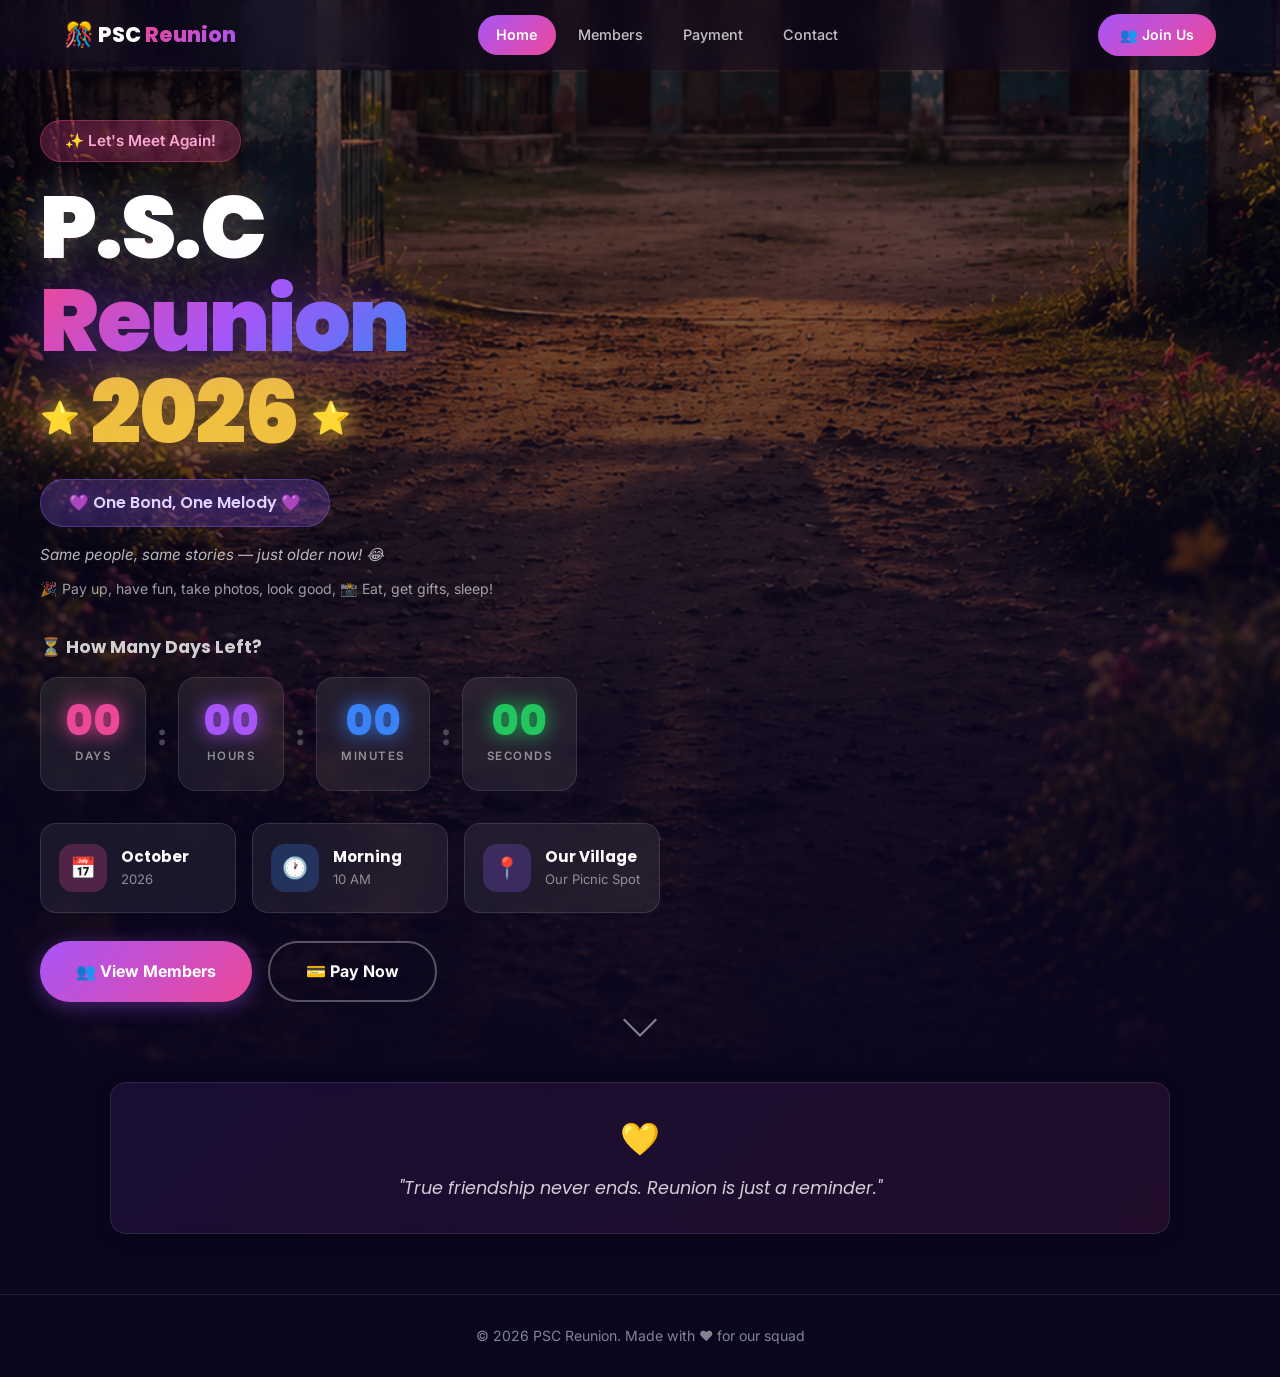
==== commit 80680da5: "feat: Remove stats and recent payments sections from home page for a cleaner layout" ====
--- a/index.html
+++ b/index.html
@@ -128,103 +128,6 @@
         </div>
     </section>
 
-    <!-- Stats Section -->
-    <section class="stats-section">
-        <div class="container">
-            <div class="stats-grid-home">
-                <div class="stat-card-home">
-                    <span class="stat-icon-home">👥</span>
-                    <h3 class="stat-number" data-target="11">0</h3>
-                    <p class="stat-label-home">Total Members</p>
-                </div>
-                <div class="stat-card-home">
-                    <span class="stat-icon-home">✅</span>
-                    <h3 class="stat-number" data-target="11">0</h3>
-                    <p class="stat-label-home">Confirmed</p>
-                </div>
-                <div class="stat-card-home">
-                    <span class="stat-icon-home">💰</span>
-                    <h3 id="home-total-collected">৳0</h3>
-                    <p class="stat-label-home">Collected</p>
-                </div>
-                <div class="stat-card-home">
-                    <span class="stat-icon-home">🔥</span>
-                    <h3 id="home-days-go">109</h3>
-                    <p class="stat-label-home">Days to Go</p>
-                </div>
-            </div>
-        </div>
-    </section>
-
-    <!-- Recent Payments -->
-    <section class="section-home">
-        <div class="container">
-            <div class="section-header">
-                <h2>💳 Recent Payments</h2>
-                <a href="payments.html" class="btn-link">View All →</a>
-            </div>
-            <div class="glass-card-home" id="home-payments">
-                <p class="loading-text">Loading payments...</p>
-            </div>
-        </div>
-    </section>
-
-    <!-- Members Preview -->
-    <section class="section-home">
-        <div class="container">
-            <div class="section-header">
-                <h2>👥 Our Squad</h2>
-                <a href="members.html" class="btn-link">View All →</a>
-            </div>
-            <div class="members-preview">
-                <div class="member-mini-card">
-                    <div class="member-mini-avatar" style="background: linear-gradient(135deg, #8b5cf6, #6d28d9);">E</div>
-                    <p class="member-mini-name">Eshtiak Ahmed</p>
-                </div>
-                <div class="member-mini-card">
-                    <div class="member-mini-avatar" style="background: linear-gradient(135deg, #3b82f6, #2563eb);">S</div>
-                    <p class="member-mini-name">Shah Riar Rafid</p>
-                </div>
-                <div class="member-mini-card">
-                    <div class="member-mini-avatar" style="background: linear-gradient(135deg, #ec4899, #db2777);">T</div>
-                    <p class="member-mini-name">Tawfiw Namaz</p>
-                </div>
-                <div class="member-mini-card">
-                    <div class="member-mini-avatar" style="background: linear-gradient(135deg, #f97316, #ea580c);">E</div>
-                    <p class="member-mini-name">Eshtita Sultana</p>
-                </div>
-                <div class="member-mini-card">
-                    <div class="member-mini-avatar" style="background: linear-gradient(135deg, #22c55e, #16a34a);">M</div>
-                    <p class="member-mini-name">Mabia Akter</p>
-                </div>
-                <div class="member-mini-card">
-                    <div class="member-mini-avatar" style="background: linear-gradient(135deg, #eab308, #ca8a04);">M</div>
-                    <p class="member-mini-name">Masum Parvej</p>
-                </div>
-                <div class="member-mini-card">
-                    <div class="member-mini-avatar" style="background: linear-gradient(135deg, #ef4444, #dc2626);">P</div>
-                    <p class="member-mini-name">Pias Ahmed</p>
-                </div>
-                <div class="member-mini-card">
-                    <div class="member-mini-avatar" style="background: linear-gradient(135deg, #8b5cf6, #ec4899);">S</div>
-                    <p class="member-mini-name">Shithil Soykot</p>
-                </div>
-                <div class="member-mini-card">
-                    <div class="member-mini-avatar" style="background: linear-gradient(135deg, #3b82f6, #8b5cf6);">T</div>
-                    <p class="member-mini-name">Torikul Islam</p>
-                </div>
-                <div class="member-mini-card">
-                    <div class="member-mini-avatar" style="background: linear-gradient(135deg, #ec4899, #f97316);">A</div>
-                    <p class="member-mini-name">Angel Mitu</p>
-                </div>
-                <div class="member-mini-card">
-                    <div class="member-mini-avatar" style="background: linear-gradient(135deg, #22c55e, #3b82f6);">R</div>
-                    <p class="member-mini-name">Rahul Seikh</p>
-                </div>
-            </div>
-        </div>
-    </section>
-
     <!-- Quote Section -->
     <section class="quote-section">
         <div class="container">
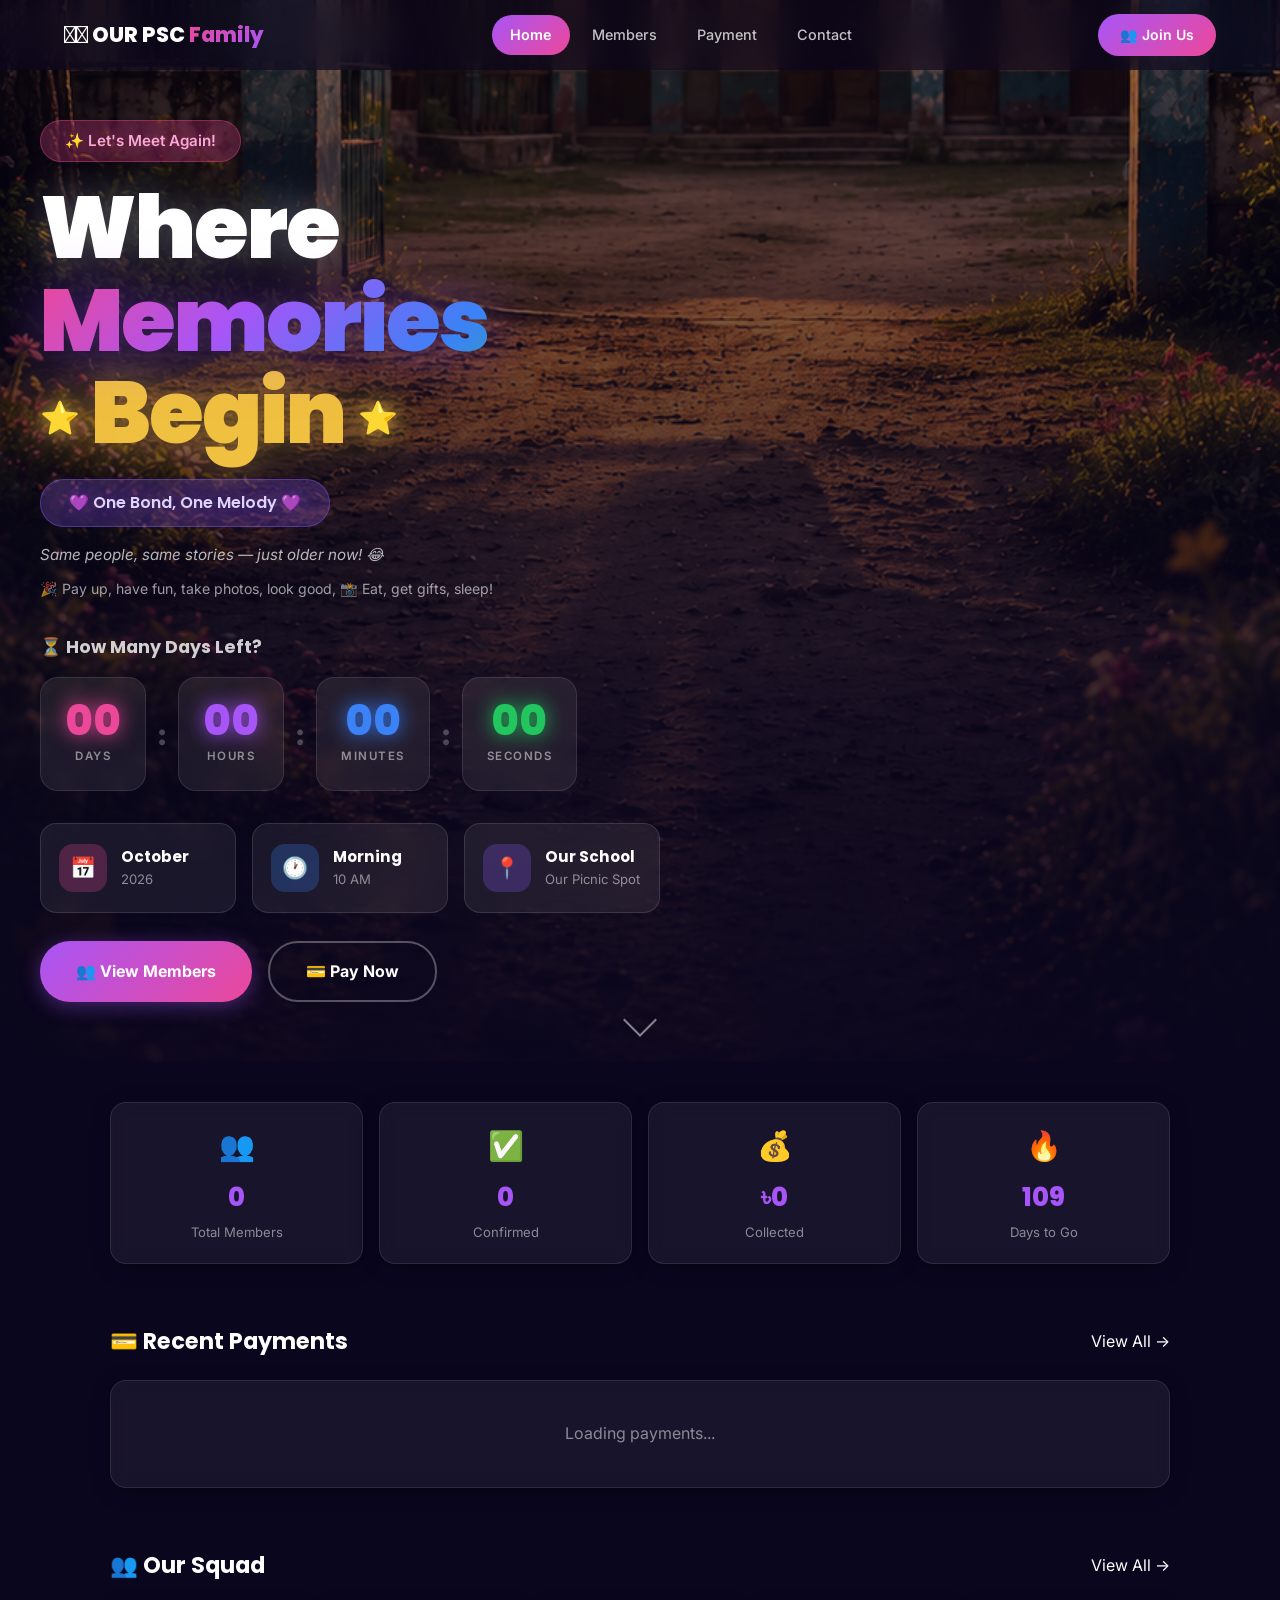
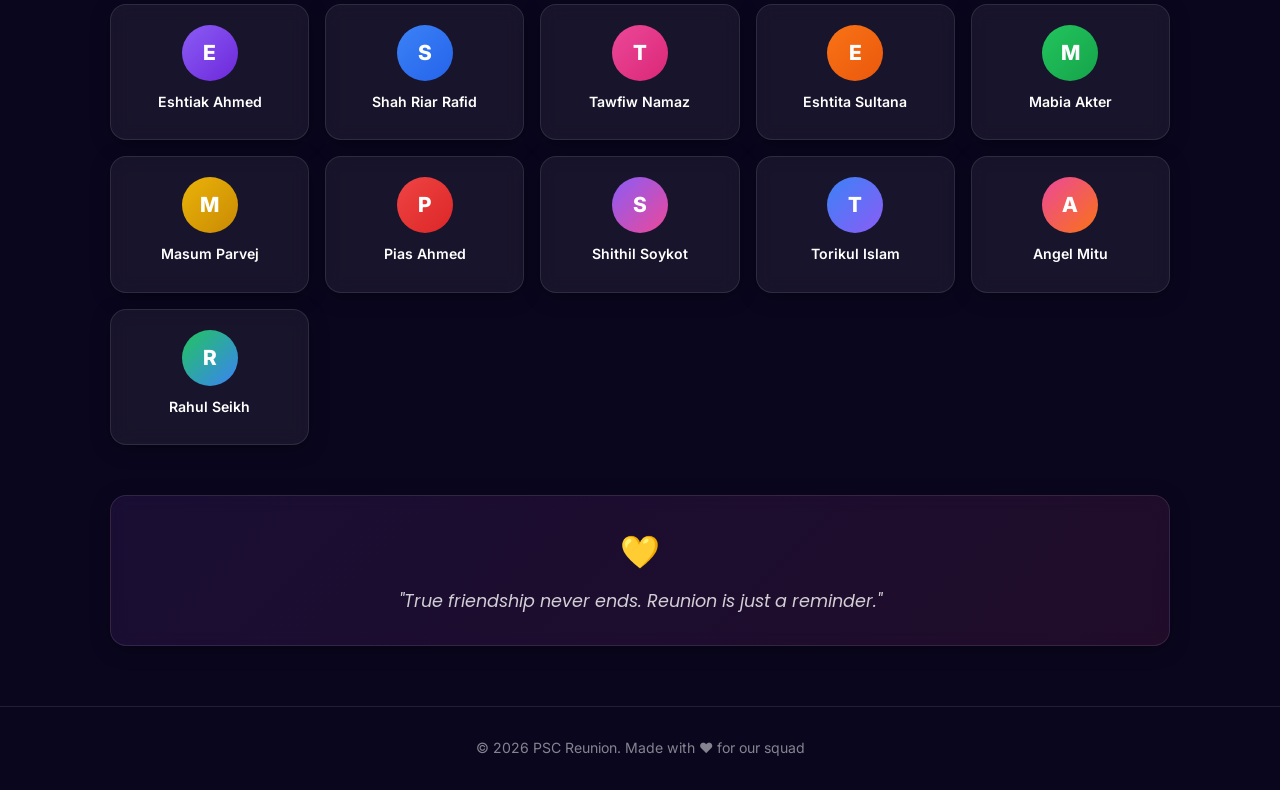
==== commit 6dac9a9a: "feat: Update homepage content and styling for a more engaging user experience" ====
--- a/index.html
+++ b/index.html
@@ -3,8 +3,8 @@
 <head>
     <meta charset="UTF-8">
     <meta name="viewport" content="width=device-width, initial-scale=1.0">
-    <meta name="description" content="PSC Reunion 2026 - One Bond, One Memory. Join our school reunion!">
-    <title>PSC Reunion 2026</title>
+    <meta name="description" content="Our PSC family - One Bond, One Memory. Join our school reunion!">
+    <title>Our PSC family</title>
     <link rel="preconnect" href="https://fonts.googleapis.com">
     <link rel="preconnect" href="https://fonts.gstatic.com" crossorigin>
     <link href="https://fonts.googleapis.com/css2?family=Inter:wght@300;400;500;600;700;800&family=Poppins:wght@400;500;600;700;800;900&display=swap" rel="stylesheet">
@@ -25,8 +25,8 @@
     <nav class="navbar" id="navbar">
         <div class="nav-container">
             <a href="index.html" class="nav-logo">
-                <span class="nav-logo-emoji">🎊</span>
-                <span>PSC <span class="logo-highlight">Reunion</span></span>
+                <span class="nav-logo-emoji">𖨆𖨆</span>
+                <span>OUR PSC <span class="logo-highlight">Family</span></span>
             </a>
             <div class="nav-links" id="nav-menu">
                 <a href="index.html" class="nav-link active">Home</a>
@@ -47,9 +47,9 @@
         <div class="hero-content">
             <div class="hero-badge-new">✨ Let's Meet Again!</div>
             <h1 class="hero-big-title">
-                <span class="line1">P.S.C</span>
-                <span class="line2">Reunion</span>
-                <span class="line3"><span class="star">⭐</span> 2026 <span class="star">⭐</span></span>
+                <span class="line1">Where</span>
+                <span class="line2">Memories</span>
+                <span class="line3"><span class="star">⭐</span> Begin <span class="star">⭐</span></span>
             </h1>
 
             <div class="hero-tagline">
@@ -106,7 +106,7 @@
                 <div class="info-card">
                     <div class="info-card-icon icon-purple">📍</div>
                     <div class="info-card-text">
-                        <h4>Our Village</h4>
+                        <h4>Our School</h4>
                         <p>Our Picnic Spot</p>
                     </div>
                 </div>
@@ -128,6 +128,103 @@
         </div>
     </section>
 
+    <!-- Stats Section -->
+    <section class="stats-section">
+        <div class="container">
+            <div class="stats-grid-home">
+                <div class="stat-card-home">
+                    <span class="stat-icon-home">👥</span>
+                    <h3 class="stat-number" data-target="11">0</h3>
+                    <p class="stat-label-home">Total Members</p>
+                </div>
+                <div class="stat-card-home">
+                    <span class="stat-icon-home">✅</span>
+                    <h3 class="stat-number" data-target="11">0</h3>
+                    <p class="stat-label-home">Confirmed</p>
+                </div>
+                <div class="stat-card-home">
+                    <span class="stat-icon-home">💰</span>
+                    <h3 id="home-total-collected">৳0</h3>
+                    <p class="stat-label-home">Collected</p>
+                </div>
+                <div class="stat-card-home">
+                    <span class="stat-icon-home">🔥</span>
+                    <h3 id="home-days-go">109</h3>
+                    <p class="stat-label-home">Days to Go</p>
+                </div>
+            </div>
+        </div>
+    </section>
+
+    <!-- Recent Payments -->
+    <section class="section-home">
+        <div class="container">
+            <div class="section-header">
+                <h2>💳 Recent Payments</h2>
+                <a href="payments.html" class="btn-link">View All →</a>
+            </div>
+            <div class="glass-card-home" id="home-payments">
+                <p class="loading-text">Loading payments...</p>
+            </div>
+        </div>
+    </section>
+
+    <!-- Members Preview -->
+    <section class="section-home">
+        <div class="container">
+            <div class="section-header">
+                <h2>👥 Our Squad</h2>
+                <a href="members.html" class="btn-link">View All →</a>
+            </div>
+            <div class="members-preview">
+                <div class="member-mini-card">
+                    <div class="member-mini-avatar" style="background: linear-gradient(135deg, #8b5cf6, #6d28d9);">E</div>
+                    <p class="member-mini-name">Eshtiak Ahmed</p>
+                </div>
+                <div class="member-mini-card">
+                    <div class="member-mini-avatar" style="background: linear-gradient(135deg, #3b82f6, #2563eb);">S</div>
+                    <p class="member-mini-name">Shah Riar Rafid</p>
+                </div>
+                <div class="member-mini-card">
+                    <div class="member-mini-avatar" style="background: linear-gradient(135deg, #ec4899, #db2777);">T</div>
+                    <p class="member-mini-name">Tawfiw Namaz</p>
+                </div>
+                <div class="member-mini-card">
+                    <div class="member-mini-avatar" style="background: linear-gradient(135deg, #f97316, #ea580c);">E</div>
+                    <p class="member-mini-name">Eshtita Sultana</p>
+                </div>
+                <div class="member-mini-card">
+                    <div class="member-mini-avatar" style="background: linear-gradient(135deg, #22c55e, #16a34a);">M</div>
+                    <p class="member-mini-name">Mabia Akter</p>
+                </div>
+                <div class="member-mini-card">
+                    <div class="member-mini-avatar" style="background: linear-gradient(135deg, #eab308, #ca8a04);">M</div>
+                    <p class="member-mini-name">Masum Parvej</p>
+                </div>
+                <div class="member-mini-card">
+                    <div class="member-mini-avatar" style="background: linear-gradient(135deg, #ef4444, #dc2626);">P</div>
+                    <p class="member-mini-name">Pias Ahmed</p>
+                </div>
+                <div class="member-mini-card">
+                    <div class="member-mini-avatar" style="background: linear-gradient(135deg, #8b5cf6, #ec4899);">S</div>
+                    <p class="member-mini-name">Shithil Soykot</p>
+                </div>
+                <div class="member-mini-card">
+                    <div class="member-mini-avatar" style="background: linear-gradient(135deg, #3b82f6, #8b5cf6);">T</div>
+                    <p class="member-mini-name">Torikul Islam</p>
+                </div>
+                <div class="member-mini-card">
+                    <div class="member-mini-avatar" style="background: linear-gradient(135deg, #ec4899, #f97316);">A</div>
+                    <p class="member-mini-name">Angel Mitu</p>
+                </div>
+                <div class="member-mini-card">
+                    <div class="member-mini-avatar" style="background: linear-gradient(135deg, #22c55e, #3b82f6);">R</div>
+                    <p class="member-mini-name">Rahul Seikh</p>
+                </div>
+            </div>
+        </div>
+    </section>
+
     <!-- Quote Section -->
     <section class="quote-section">
         <div class="container">
@@ -149,6 +246,7 @@
     <button class="back-to-top" id="backToTop">↑</button>
 
     <script src="config.js"></script>
+    <script src="google-sheet.js"></script>
     <script src="script.js"></script>
 </body>
 </html>
--- a/style.css
+++ b/style.css
@@ -763,83 +763,168 @@
 }
 
 /* ========== CONTACT PAGE ========== */
-.contact-grid {
-    display: grid; grid-template-columns: repeat(4, 1fr); gap: 16px;
-    margin-bottom: 32px;
-}
-.contact-card {
+.contact-phone-hero {
+    position: relative;
     background: var(--bg-card);
     border: 1px solid var(--border);
-    border-radius: var(--radius);
-    padding: 28px 20px; text-align: center;
-    transition: all 0.3s;
-    box-shadow: var(--shadow);
+    border-radius: 24px;
+    padding: 50px 30px;
+    text-align: center;
+    margin-bottom: 24px;
+    overflow: hidden;
     backdrop-filter: blur(10px);
     -webkit-backdrop-filter: blur(10px);
 }
-.contact-card:hover {
-    transform: translateY(-4px);
-    box-shadow: var(--shadow-glow);
-}
-.contact-icon {
-    font-size: 2rem; display: block; margin-bottom: 12px;
-}
-.contact-card h3 {
-    font-family: var(--font-display);
-    font-size: 1rem; font-weight: 700;
-    margin-bottom: 6px;
-}
-.contact-card p {
-    font-size: 0.88rem; color: var(--text-muted);
-}
-.contact-message-box {
+.contact-phone-glow {
+    position: absolute;
+    top: -60px; left: 50%;
+    transform: translateX(-50%);
+    width: 300px; height: 300px;
+    background: radial-gradient(circle, rgba(168, 85, 247, 0.2) 0%, transparent 70%);
+    pointer-events: none;
+}
+.contact-phone-emoji {
+    font-size: 3rem;
+    display: block;
+    margin-bottom: 12px;
+    position: relative;
+}
+.contact-phone-hero h2 {
+    font-family: var(--font-display);
+    font-size: 1.4rem; font-weight: 700;
+    color: var(--text-sec);
+    margin-bottom: 20px;
+    position: relative;
+}
+.contact-phone-display {
+    display: inline-flex; align-items: center; gap: 14px;
+    background: rgba(255, 255, 255, 0.08);
+    border: 1px solid rgba(255, 255, 255, 0.15);
+    border-radius: 16px;
+    padding: 18px 28px;
+    margin-bottom: 14px;
+    position: relative;
+}
+#contact-phone-text {
+    font-family: var(--font-display);
+    font-size: 2rem; font-weight: 800;
+    color: #fff;
+    letter-spacing: 3px;
+}
+.contact-phone-sub {
+    font-size: 0.85rem;
+    color: var(--text-muted);
+    position: relative;
+}
+
+/* Social Grid */
+.contact-social-grid {
+    display: grid; grid-template-columns: 1fr 1fr; gap: 14px;
+    margin-bottom: 24px;
+}
+.contact-social-card {
+    display: flex; align-items: center; gap: 16px;
     background: var(--bg-card);
     border: 1px solid var(--border);
-    border-radius: var(--radius);
-    padding: 36px;
-    box-shadow: var(--shadow);
+    border-radius: 16px;
+    padding: 22px 20px;
+    text-decoration: none;
+    transition: all 0.3s;
     backdrop-filter: blur(10px);
     -webkit-backdrop-filter: blur(10px);
-}
-.contact-message-box h2 {
-    font-family: var(--font-display);
-    font-size: 1.4rem; font-weight: 700;
-    margin-bottom: 24px;
-}
-.contact-form { display: flex; flex-direction: column; gap: 16px; }
-.form-row {
-    display: grid; grid-template-columns: 1fr 1fr; gap: 16px;
-}
-.form-input, .form-textarea {
-    width: 100%;
-    padding: 14px 18px;
-    border: 1px solid var(--border);
-    border-radius: var(--radius-sm);
-    font-family: var(--font);
-    font-size: 0.92rem;
-    background: rgba(255, 255, 255, 0.05);
-    color: var(--text);
-    transition: border-color 0.3s;
-}
-.form-input:focus, .form-textarea:focus {
-    border-color: var(--purple);
-    outline: none;
-    box-shadow: 0 0 15px rgba(168, 85, 247, 0.2);
-}
-.form-textarea { resize: vertical; }
-.form-submit-btn {
-    align-self: flex-start;
-    border: none; cursor: pointer;
-    font-family: var(--font-display);
-    padding: 16px 36px; border-radius: 30px;
-    background: linear-gradient(135deg, var(--purple), var(--pink));
-    color: #fff; font-weight: 700; font-size: 1rem;
-    transition: all 0.3s;
-    box-shadow: 0 4px 20px rgba(168, 85, 247, 0.4);
-}
-.form-submit-btn:hover {
-    transform: translateY(-3px);
-    box-shadow: 0 8px 30px rgba(168, 85, 247, 0.5);
+    cursor: pointer;
+}
+.contact-social-card:hover {
+    transform: translateY(-4px);
+}
+.social-icon-wrap {
+    width: 52px; height: 52px;
+    border-radius: 14px;
+    display: flex; align-items: center; justify-content: center;
+    flex-shrink: 0;
+}
+.social-info { flex: 1; }
+.social-info h3 {
+    font-family: var(--font-display);
+    font-size: 1rem; font-weight: 700;
+    color: #fff;
+    margin-bottom: 2px;
+}
+.social-info p {
+    font-size: 0.78rem;
+    color: var(--text-muted);
+    overflow: hidden;
+    text-overflow: ellipsis;
+    white-space: nowrap;
+}
+.social-arrow {
+    font-size: 1.2rem;
+    color: var(--text-muted);
+    transition: all 0.3s;
+}
+.contact-social-card:hover .social-arrow {
+    color: #fff;
+    transform: translateX(4px);
+}
+
+/* Social Colors */
+.social-whatsapp .social-icon-wrap {
+    background: rgba(37, 211, 102, 0.15);
+    color: #25d366;
+}
+.social-whatsapp:hover {
+    border-color: rgba(37, 211, 102, 0.4);
+    box-shadow: 0 8px 25px rgba(37, 211, 102, 0.15);
+}
+.social-facebook .social-icon-wrap {
+    background: rgba(66, 103, 178, 0.15);
+    color: #4267b2;
+}
+.social-facebook:hover {
+    border-color: rgba(66, 103, 178, 0.4);
+    box-shadow: 0 8px 25px rgba(66, 103, 178, 0.15);
+}
+.social-email .social-icon-wrap {
+    background: rgba(234, 67, 53, 0.15);
+    color: #ea4335;
+}
+.social-email:hover {
+    border-color: rgba(234, 67, 53, 0.4);
+    box-shadow: 0 8px 25px rgba(234, 67, 53, 0.15);
+}
+.social-phone .social-icon-wrap {
+    background: rgba(59, 130, 246, 0.15);
+    color: #3b82f6;
+}
+.social-phone:hover {
+    border-color: rgba(59, 130, 246, 0.4);
+    box-shadow: 0 8px 25px rgba(59, 130, 246, 0.15);
+}
+
+/* Fun Box */
+.contact-fun-box {
+    background: linear-gradient(135deg, rgba(168,85,247,0.1), rgba(236,72,153,0.1));
+    border: 1px solid rgba(168, 85, 247, 0.2);
+    border-radius: 20px;
+    padding: 36px 24px;
+    text-align: center;
+}
+.contact-fun-emoji {
+    font-size: 2.5rem;
+    display: block;
+    margin-bottom: 12px;
+}
+.contact-fun-box h3 {
+    font-family: var(--font-display);
+    font-size: 1.3rem; font-weight: 700;
+    margin-bottom: 8px;
+}
+.contact-fun-box p {
+    color: var(--text-muted);
+    font-size: 0.9rem;
+    max-width: 400px;
+    margin: 0 auto;
+    line-height: 1.6;
 }
 
 /* ========== GALLERY ========== */
@@ -1262,8 +1347,11 @@
     .gallery-grid-new { grid-template-columns: repeat(2, 1fr); }
     .section-header h2 { font-size: 1.2rem; }
     .scroll-indicator { bottom: 20px; }
-    .contact-grid { grid-template-columns: repeat(2, 1fr); }
-    .form-row { grid-template-columns: 1fr; }
+    .contact-social-grid { grid-template-columns: 1fr; gap: 12px; }
+    .contact-phone-hero { padding: 36px 20px; }
+    .contact-phone-display { padding: 14px 20px; }
+    #contact-phone-text { font-size: 1.5rem; letter-spacing: 2px; }
+    .contact-fun-box { padding: 28px 20px; }
     .page-header-new { padding: 100px 0 30px; }
     .page-header-new h1 { font-size: 1.6rem; }
     .cd-items { gap: 8px; flex-wrap: wrap; justify-content: center; }
@@ -1289,8 +1377,23 @@
     .gallery-grid-new { grid-template-columns: 1fr 1fr; gap: 10px; }
     .gallery-item-new { padding: 24px 12px; }
     .members-grid-cool { grid-template-columns: repeat(auto-fill, minmax(160px, 1fr)); gap: 14px; }
-    .contact-grid { grid-template-columns: 1fr; }
-    .contact-message-box { padding: 24px 16px; }
+    .contact-phone-hero { padding: 28px 16px; margin-bottom: 16px; }
+    .contact-phone-emoji { font-size: 2.2rem; }
+    .contact-phone-hero h2 { font-size: 1.1rem; margin-bottom: 14px; }
+    .contact-phone-display { padding: 12px 16px; border-radius: 12px; }
+    #contact-phone-text { font-size: 1.2rem; letter-spacing: 1px; }
+    .copy-btn { padding: 8px 10px; font-size: 1rem; }
+    .contact-phone-sub { font-size: 0.78rem; }
+    .social-icon-wrap { width: 44px; height: 44px; border-radius: 12px; }
+    .social-icon-wrap svg { width: 24px; height: 24px; }
+    .contact-social-card { padding: 16px 14px; gap: 12px; border-radius: 14px; }
+    .social-info h3 { font-size: 0.9rem; }
+    .social-info p { font-size: 0.72rem; }
+    .contact-social-grid { gap: 10px; }
+    .contact-fun-box { padding: 24px 16px; }
+    .contact-fun-emoji { font-size: 2rem; }
+    .contact-fun-box h3 { font-size: 1.1rem; }
+    .contact-fun-box p { font-size: 0.82rem; }
     .cd-items { gap: 6px; }
     .cd-item { min-width: 60px; padding: 12px 10px; border-radius: 12px; }
     .countdown-number { font-size: 1.5rem; }
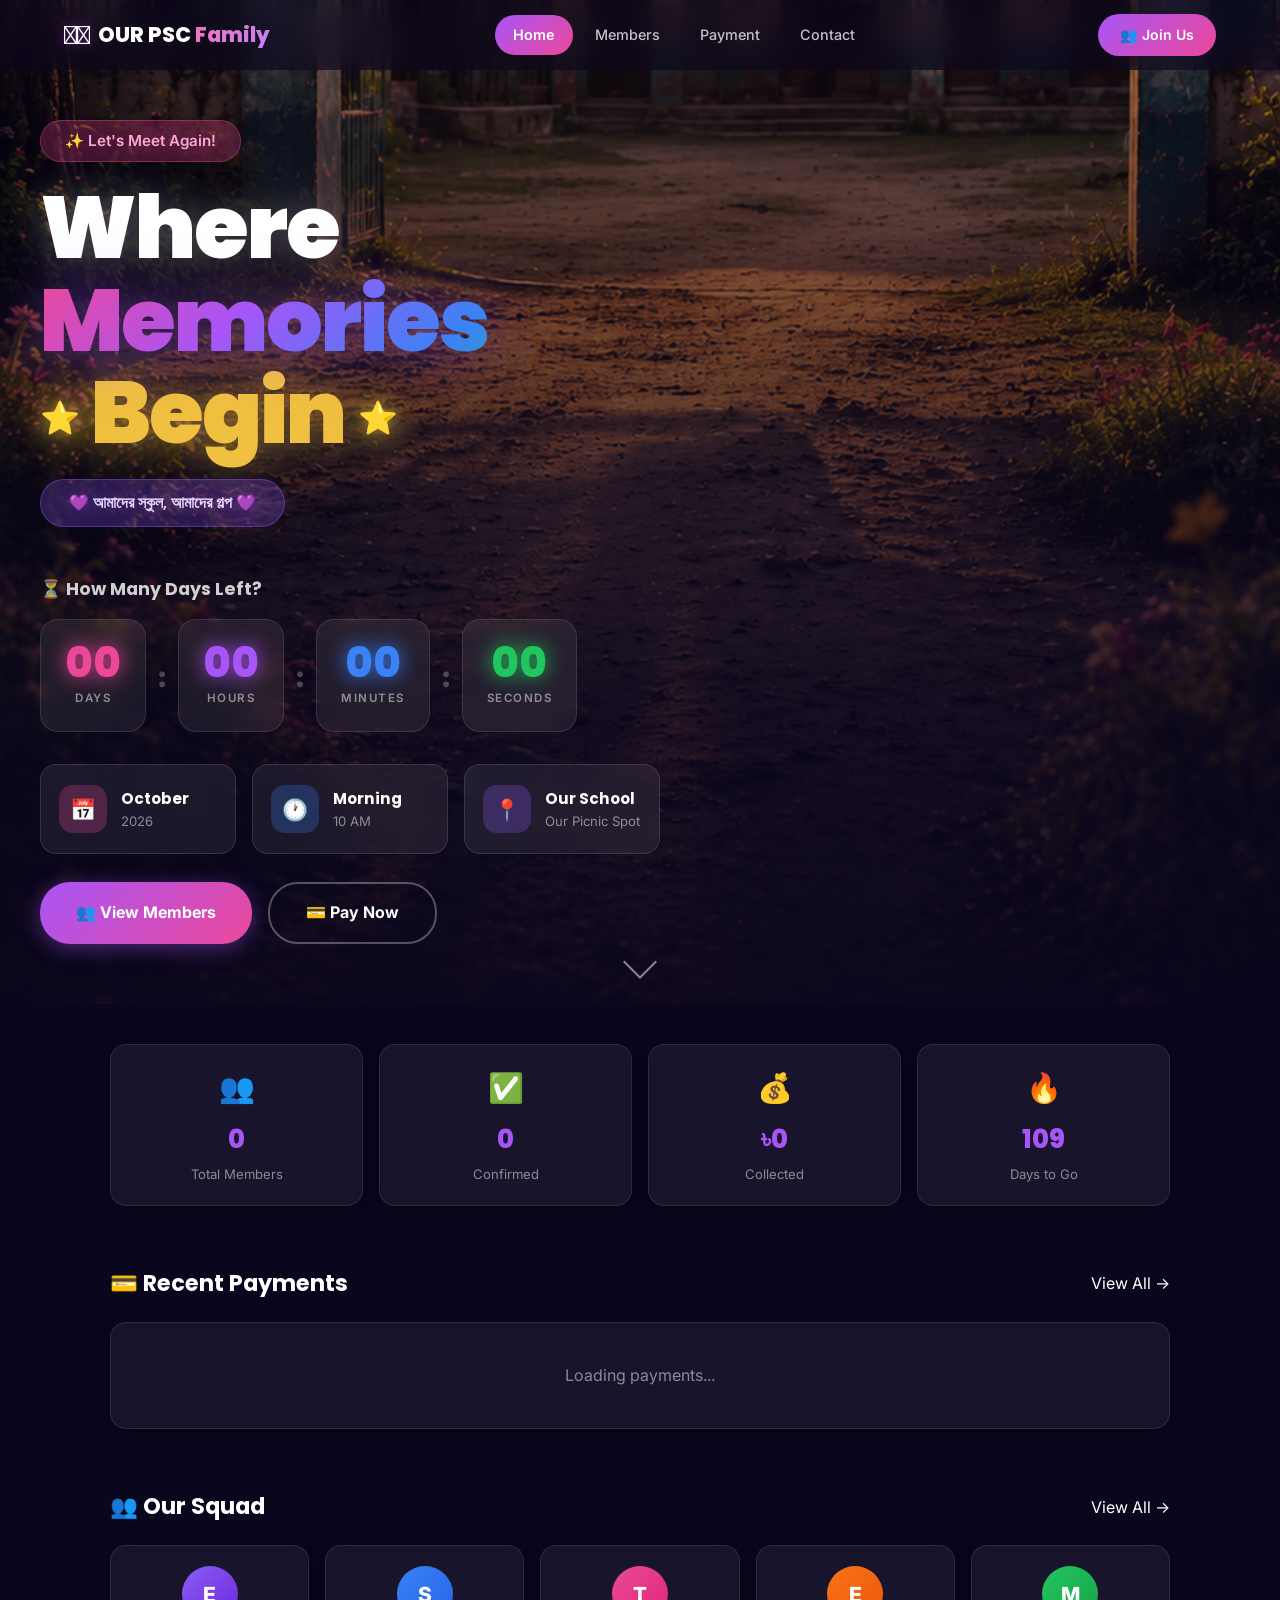
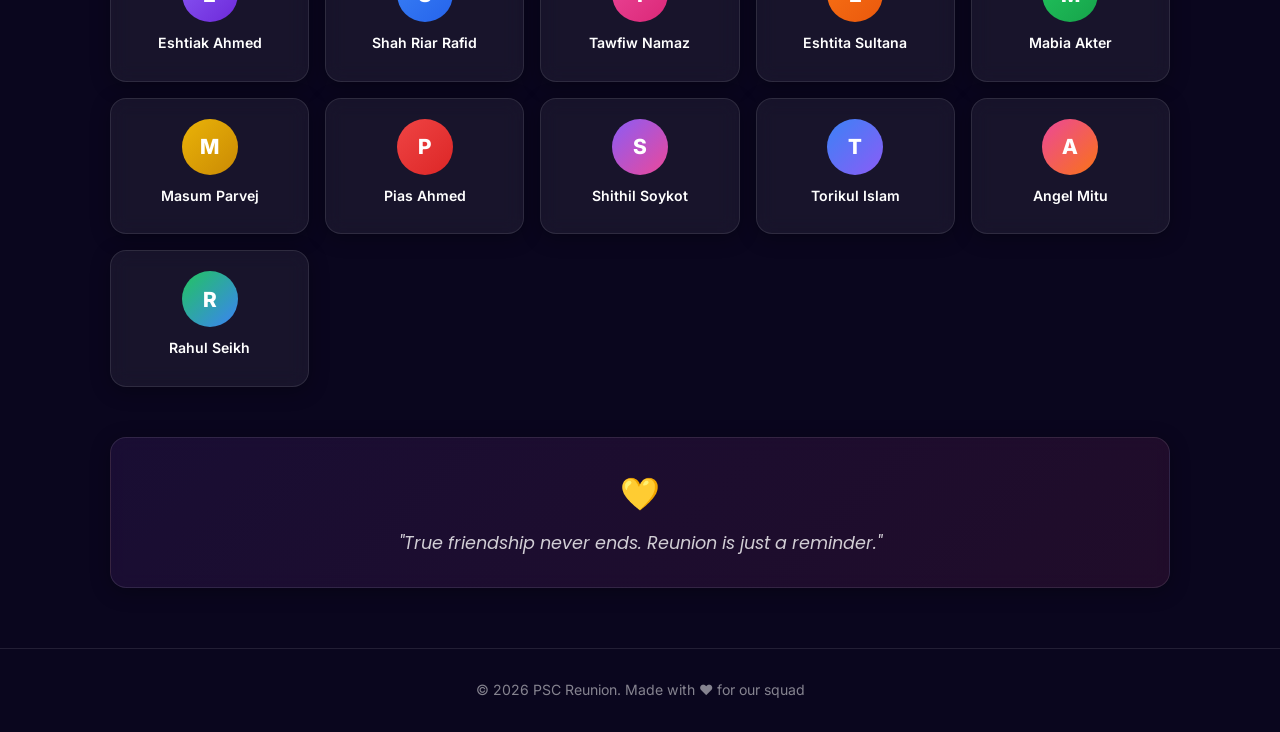
==== commit abed67ac: "feat: Update homepage text for localization and remove unnecessary content; adjust payment amounts f" ====
--- a/index.html
+++ b/index.html
@@ -53,14 +53,11 @@
             </h1>
 
             <div class="hero-tagline">
-                💜 One Bond, One Melody 💜
-            </div>
-            <p class="hero-funny">Same people, same stories — just older now! 😂</p>
-
-            <p class="hero-cta-text">
-                🎉 Pay up, have fun, take photos, look good,
-                📸 Eat, get gifts, sleep!
-            </p>
+                💜 আমাদের স্কুল, আমাদের গল্প 💜
+            </div>
+            <p class="hero-funny"></p>
+
+            
 
             <!-- Countdown -->
             <div class="hero-countdown">
--- a/style.css
+++ b/style.css
@@ -91,12 +91,15 @@
     font-family: var(--font-display);
     font-weight: 800; font-size: 1.3rem;
     color: #fff;
-    display: flex; align-items: center; gap: 4px;
+    display: flex; align-items: center; gap: 8px;
+    flex-shrink: 0;
 }
 .nav-logo-emoji {
-    font-size: 1.5rem;
+    font-size: 1.6rem;
     animation: logoDance 3s ease-in-out infinite;
     display: inline-block;
+    filter: saturate(1.4) brightness(1.1);
+    text-shadow: 0 0 12px rgba(168, 85, 247, 0.5);
 }
 @keyframes logoDance {
     0%, 100% { transform: rotate(0deg) scale(1); }
@@ -105,7 +108,7 @@
     75% { transform: rotate(10deg) scale(1.1); }
 }
 .logo-highlight {
-    background: linear-gradient(135deg, #ec4899, #a855f7);
+    background: linear-gradient(135deg, #f472b6, #c084fc);
     -webkit-background-clip: text;
     -webkit-text-fill-color: transparent;
     background-clip: text;
@@ -137,6 +140,7 @@
     border: none; cursor: pointer;
     transition: all 0.3s;
     white-space: nowrap;
+    flex-shrink: 0;
 }
 .nav-join-btn:hover {
     transform: translateY(-2px);
@@ -146,7 +150,8 @@
 /* Hamburger */
 .nav-toggle {
     display: none; flex-direction: column; gap: 5px;
-    background: none; padding: 5px; cursor: pointer;
+    background: none; padding: 8px; cursor: pointer;
+    flex-shrink: 0;
 }
 .nav-toggle span {
     width: 24px; height: 2.5px;
@@ -1318,9 +1323,10 @@
         flex-direction: column; padding: 20px;
         border-bottom: 1px solid rgba(255,255,255,0.1);
         box-shadow: 0 10px 30px rgba(0,0,0,0.5);
+        gap: 8px;
     }
     .nav-links.active { display: flex; }
-    .nav-links a { padding: 14px 20px; width: 100%; text-align: center; border-radius: 10px; font-size: 1rem; }
+    .nav-links a { padding: 14px 20px; width: 100%; text-align: center; border-radius: 12px; font-size: 1rem; }
     .nav-toggle { display: flex; }
     .nav-join-btn { display: none; }
     .hero-big-title { font-size: 3.8rem; }
@@ -1365,6 +1371,12 @@
 }
 
 @media (max-width: 480px) {
+    .nav-container { padding: 0 16px; }
+    .nav-logo { font-size: 1.1rem; gap: 6px; }
+    .nav-logo-emoji { font-size: 1.3rem; }
+    .nav-toggle span { width: 22px; height: 2px; }
+    .nav-links { padding: 16px; gap: 6px; }
+    .nav-links a { padding: 12px 16px; font-size: 0.95rem; border-radius: 10px; }
     .hero-big-title { font-size: 2.2rem; letter-spacing: -1px; }
     .hero-content { padding: 80px 16px 40px; }
     .hero-info-cards { gap: 8px; }
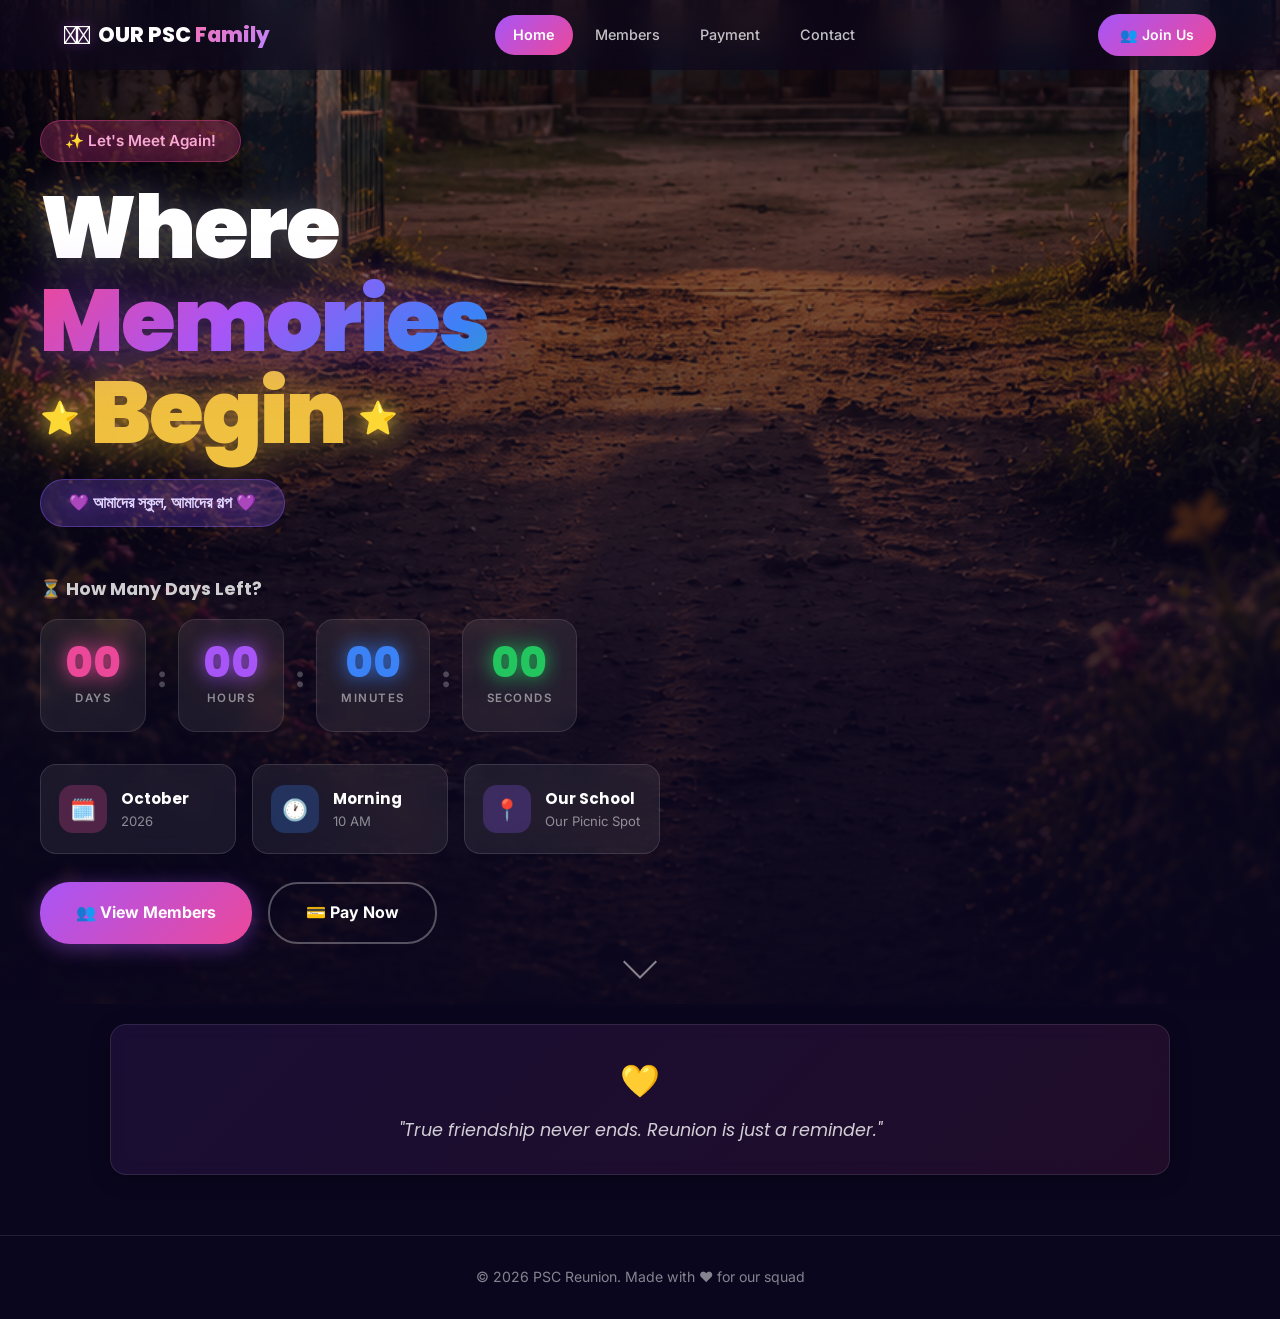
==== commit 7494303d: "feat: Update navigation logo and text for consistency across pages; adjust payment amounts for accur" ====
--- a/index.html
+++ b/index.html
@@ -87,7 +87,7 @@
 
             <div class="hero-info-cards">
                 <div class="info-card">
-                    <div class="info-card-icon icon-pink">📅</div>
+                    <div class="info-card-icon icon-pink">🗓️</div>
                     <div class="info-card-text">
                         <h4>October</h4>
                         <p>2026</p>
@@ -125,103 +125,6 @@
         </div>
     </section>
 
-    <!-- Stats Section -->
-    <section class="stats-section">
-        <div class="container">
-            <div class="stats-grid-home">
-                <div class="stat-card-home">
-                    <span class="stat-icon-home">👥</span>
-                    <h3 class="stat-number" data-target="11">0</h3>
-                    <p class="stat-label-home">Total Members</p>
-                </div>
-                <div class="stat-card-home">
-                    <span class="stat-icon-home">✅</span>
-                    <h3 class="stat-number" data-target="11">0</h3>
-                    <p class="stat-label-home">Confirmed</p>
-                </div>
-                <div class="stat-card-home">
-                    <span class="stat-icon-home">💰</span>
-                    <h3 id="home-total-collected">৳0</h3>
-                    <p class="stat-label-home">Collected</p>
-                </div>
-                <div class="stat-card-home">
-                    <span class="stat-icon-home">🔥</span>
-                    <h3 id="home-days-go">109</h3>
-                    <p class="stat-label-home">Days to Go</p>
-                </div>
-            </div>
-        </div>
-    </section>
-
-    <!-- Recent Payments -->
-    <section class="section-home">
-        <div class="container">
-            <div class="section-header">
-                <h2>💳 Recent Payments</h2>
-                <a href="payments.html" class="btn-link">View All →</a>
-            </div>
-            <div class="glass-card-home" id="home-payments">
-                <p class="loading-text">Loading payments...</p>
-            </div>
-        </div>
-    </section>
-
-    <!-- Members Preview -->
-    <section class="section-home">
-        <div class="container">
-            <div class="section-header">
-                <h2>👥 Our Squad</h2>
-                <a href="members.html" class="btn-link">View All →</a>
-            </div>
-            <div class="members-preview">
-                <div class="member-mini-card">
-                    <div class="member-mini-avatar" style="background: linear-gradient(135deg, #8b5cf6, #6d28d9);">E</div>
-                    <p class="member-mini-name">Eshtiak Ahmed</p>
-                </div>
-                <div class="member-mini-card">
-                    <div class="member-mini-avatar" style="background: linear-gradient(135deg, #3b82f6, #2563eb);">S</div>
-                    <p class="member-mini-name">Shah Riar Rafid</p>
-                </div>
-                <div class="member-mini-card">
-                    <div class="member-mini-avatar" style="background: linear-gradient(135deg, #ec4899, #db2777);">T</div>
-                    <p class="member-mini-name">Tawfiw Namaz</p>
-                </div>
-                <div class="member-mini-card">
-                    <div class="member-mini-avatar" style="background: linear-gradient(135deg, #f97316, #ea580c);">E</div>
-                    <p class="member-mini-name">Eshtita Sultana</p>
-                </div>
-                <div class="member-mini-card">
-                    <div class="member-mini-avatar" style="background: linear-gradient(135deg, #22c55e, #16a34a);">M</div>
-                    <p class="member-mini-name">Mabia Akter</p>
-                </div>
-                <div class="member-mini-card">
-                    <div class="member-mini-avatar" style="background: linear-gradient(135deg, #eab308, #ca8a04);">M</div>
-                    <p class="member-mini-name">Masum Parvej</p>
-                </div>
-                <div class="member-mini-card">
-                    <div class="member-mini-avatar" style="background: linear-gradient(135deg, #ef4444, #dc2626);">P</div>
-                    <p class="member-mini-name">Pias Ahmed</p>
-                </div>
-                <div class="member-mini-card">
-                    <div class="member-mini-avatar" style="background: linear-gradient(135deg, #8b5cf6, #ec4899);">S</div>
-                    <p class="member-mini-name">Shithil Soykot</p>
-                </div>
-                <div class="member-mini-card">
-                    <div class="member-mini-avatar" style="background: linear-gradient(135deg, #3b82f6, #8b5cf6);">T</div>
-                    <p class="member-mini-name">Torikul Islam</p>
-                </div>
-                <div class="member-mini-card">
-                    <div class="member-mini-avatar" style="background: linear-gradient(135deg, #ec4899, #f97316);">A</div>
-                    <p class="member-mini-name">Angel Mitu</p>
-                </div>
-                <div class="member-mini-card">
-                    <div class="member-mini-avatar" style="background: linear-gradient(135deg, #22c55e, #3b82f6);">R</div>
-                    <p class="member-mini-name">Rahul Seikh</p>
-                </div>
-            </div>
-        </div>
-    </section>
-
     <!-- Quote Section -->
     <section class="quote-section">
         <div class="container">
@@ -243,7 +146,6 @@
     <button class="back-to-top" id="backToTop">↑</button>
 
     <script src="config.js"></script>
-    <script src="google-sheet.js"></script>
     <script src="script.js"></script>
 </body>
 </html>
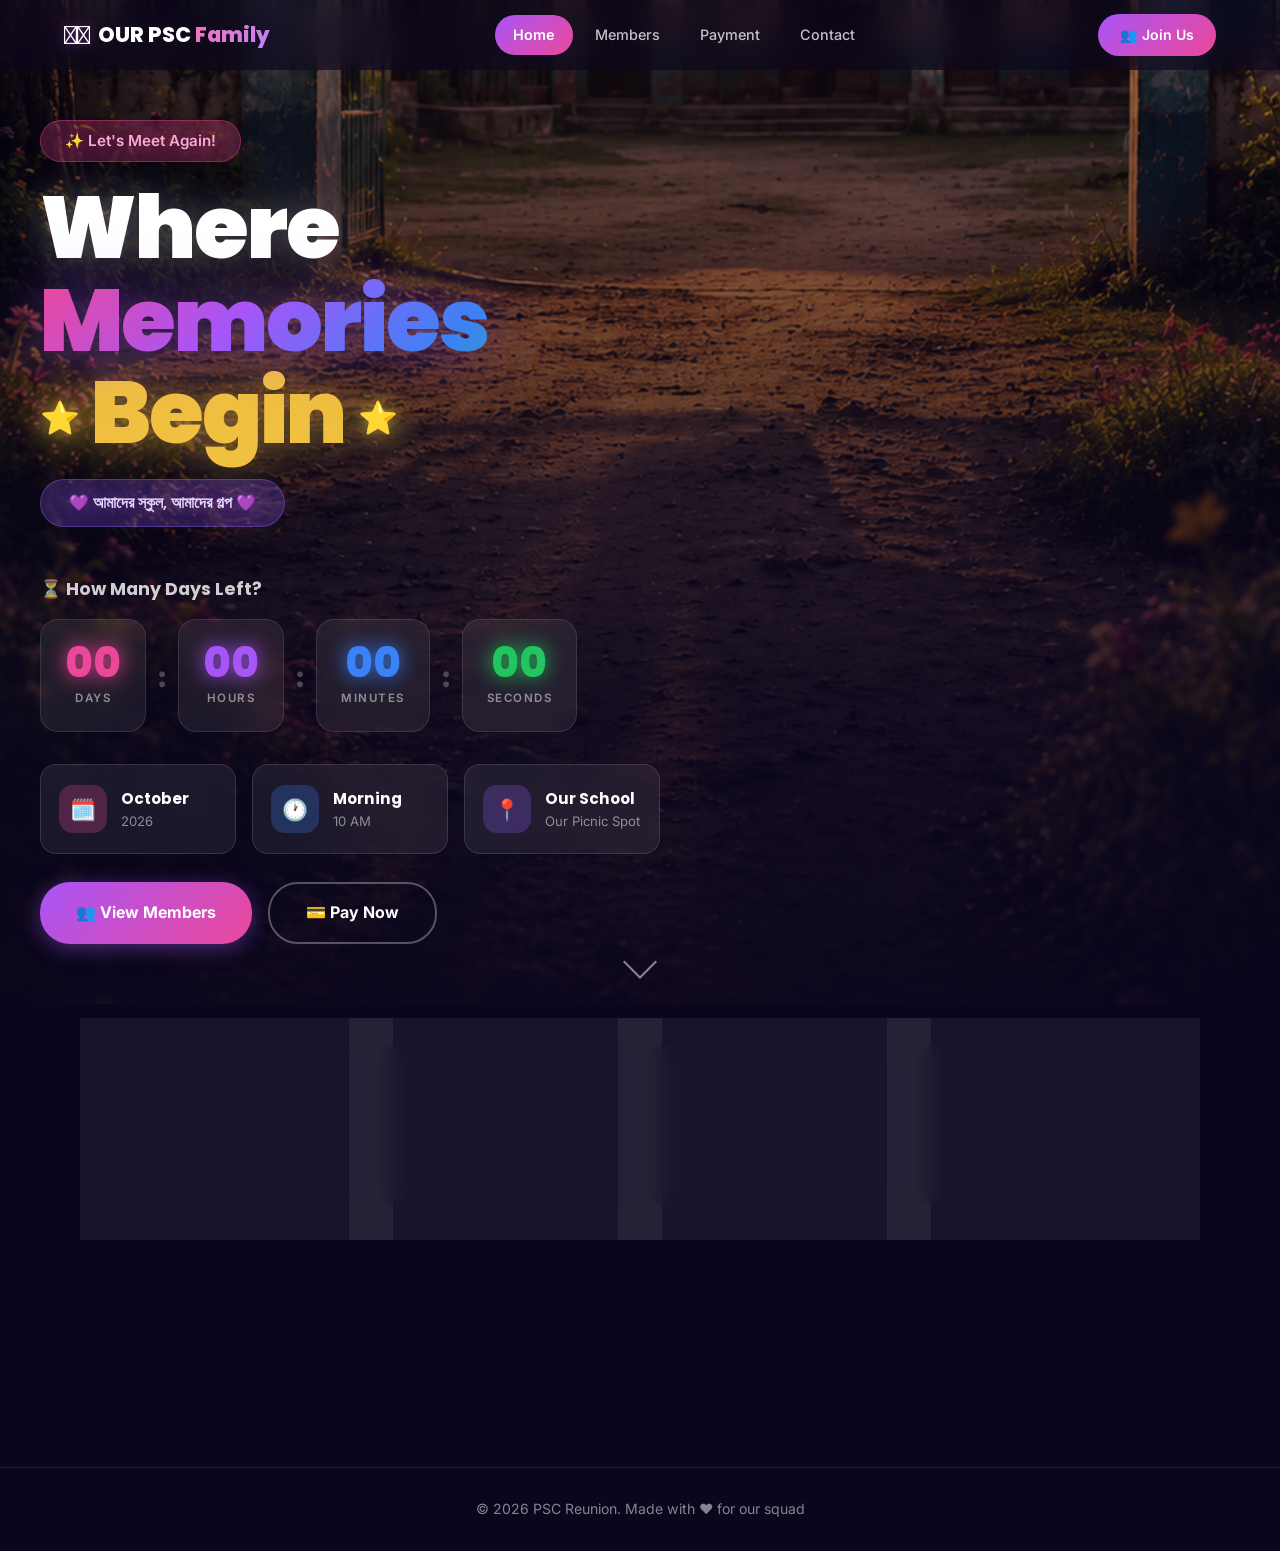
==== commit 7c46e4a8: "feat: Add home stats section and update member phone numbers for accuracy" ====
--- a/index.html
+++ b/index.html
@@ -55,10 +55,6 @@
             <div class="hero-tagline">
                 💜 আমাদের স্কুল, আমাদের গল্প 💜
             </div>
-            <p class="hero-funny"></p>
-
-            
-
             <!-- Countdown -->
             <div class="hero-countdown">
                 <h3 class="countdown-title">⏳ How Many Days Left?</h3>
@@ -125,6 +121,34 @@
         </div>
     </section>
 
+    <!-- Stats Section -->
+    <section class="stats-section">
+        <div class="container">
+            <div class="stats-grid-home">
+                <div class="stat-card-home">
+                    <span class="stat-icon-home">👥</span>
+                    <h3 id="home-total-members">0</h3>
+                    <p class="stat-label-home">Total Members</p>
+                </div>
+                <div class="stat-card-home">
+                    <span class="stat-icon-home">💰</span>
+                    <h3 id="home-total-collected">৳0</h3>
+                    <p class="stat-label-home">Collected</p>
+                </div>
+                <div class="stat-card-home">
+                    <span class="stat-icon-home">📊</span>
+                    <h3 id="home-total-paid">0</h3>
+                    <p class="stat-label-home">Paid</p>
+                </div>
+                <div class="stat-card-home">
+                    <span class="stat-icon-home">🔥</span>
+                    <h3 id="home-days-go">109</h3>
+                    <p class="stat-label-home">Days to Go</p>
+                </div>
+            </div>
+        </div>
+    </section>
+
     <!-- Quote Section -->
     <section class="quote-section">
         <div class="container">
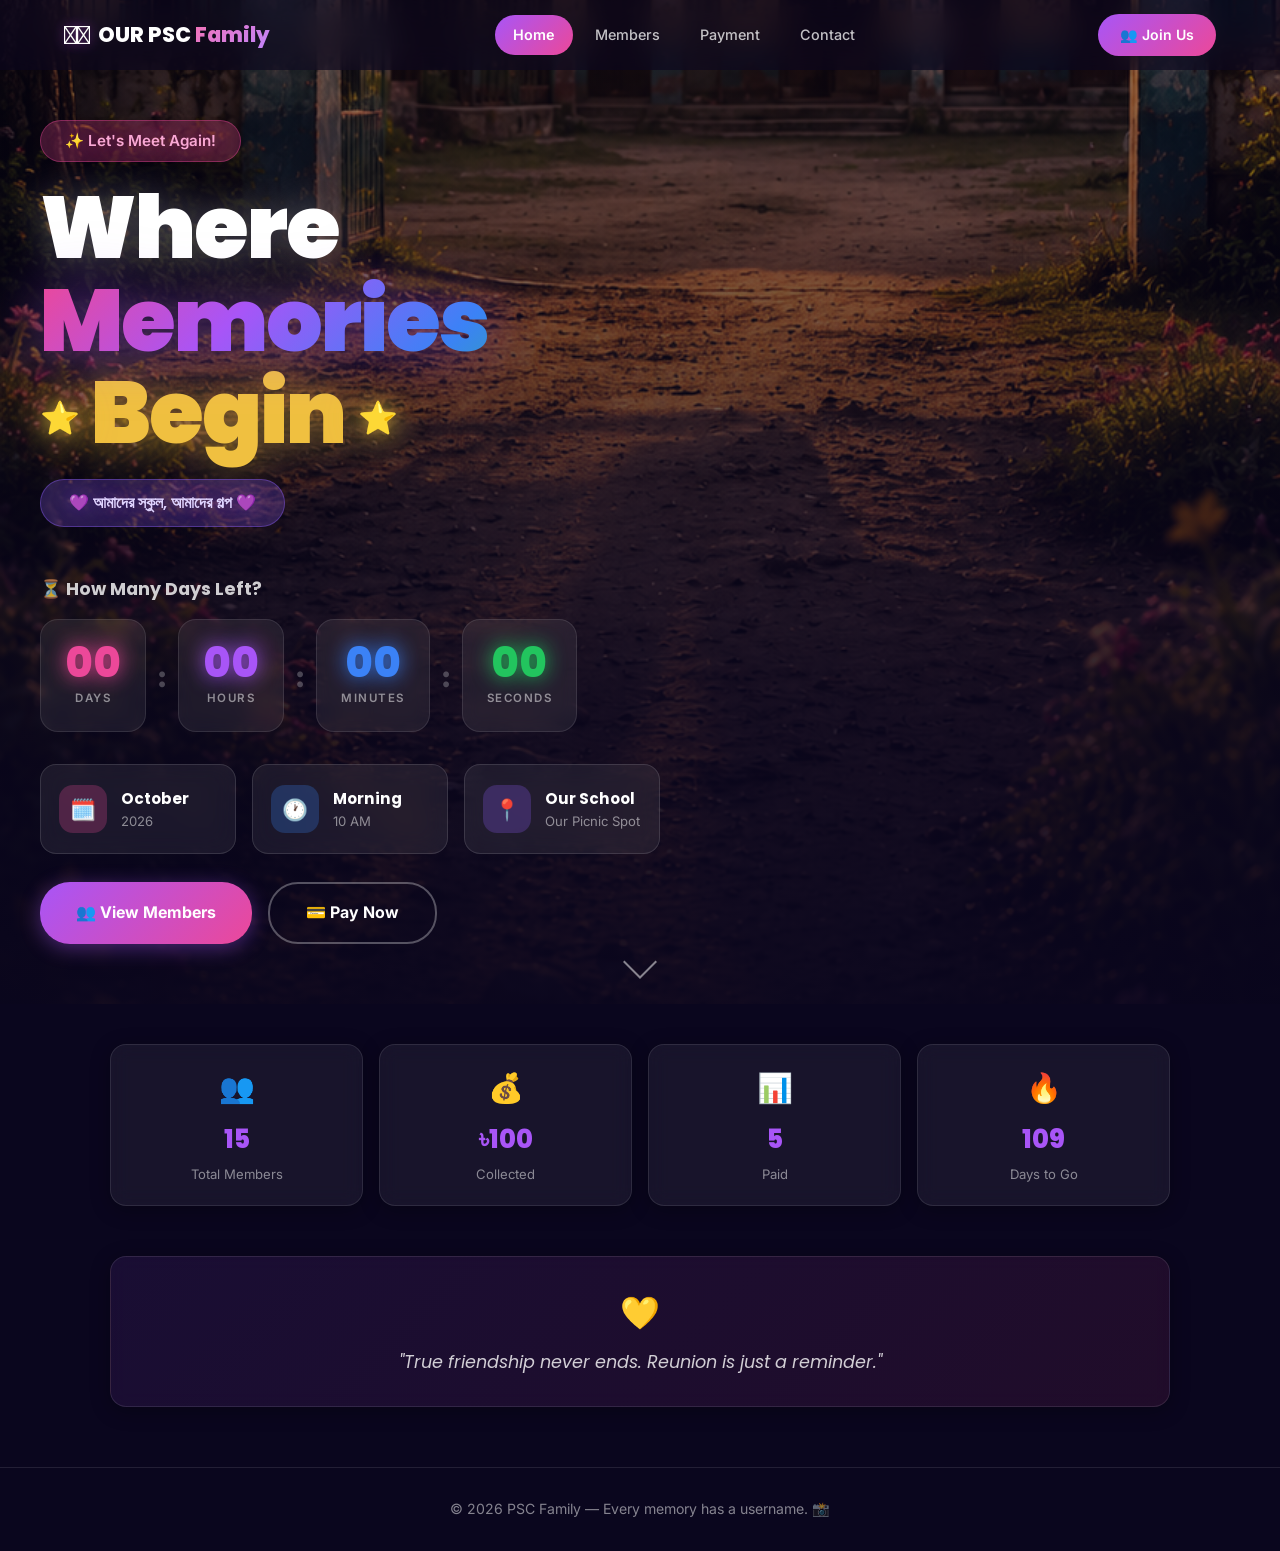
==== commit bab46dd5: "feat: Update footer text across multiple pages for enhanced engagement and consistency" ====
--- a/index.html
+++ b/index.html
@@ -162,7 +162,7 @@
     <!-- Footer -->
     <footer class="footer">
         <div class="container">
-            <p class="footer-text">© 2026 PSC Reunion. Made with ❤️ for our squad</p>
+            <p class="footer-text">© 2026 PSC Family — Every memory has a username. 📸</p>
         </div>
     </footer>
 
--- a/style.css
+++ b/style.css
@@ -592,17 +592,17 @@
 }
 
 /* ========== MEMBERS GRID COOL ========== */
-.members-grid-cool {
+.premium-members-grid {
     display: grid;
     grid-template-columns: repeat(auto-fill, minmax(220px, 1fr));
     gap: 20px;
 }
-.member-card-cool {
+.premium-member-card {
     position: relative;
     background: var(--bg-card);
     border: 1px solid var(--border);
-    border-radius: 20px;
-    padding: 28px 20px 22px;
+    border-radius: 24px;
+    padding: 30px 20px 24px;
     text-align: center;
     transition: all 0.4s cubic-bezier(0.175, 0.885, 0.32, 1.275);
     box-shadow: var(--shadow);
@@ -610,78 +610,202 @@
     backdrop-filter: blur(10px);
     -webkit-backdrop-filter: blur(10px);
 }
-.member-card-cool::before {
+.premium-member-card::before {
     content: '';
     position: absolute;
     top: 0; left: 0; right: 0;
     height: 4px;
     background: linear-gradient(90deg, var(--accent), var(--accent2));
-    border-radius: 20px 20px 0 0;
-}
-.member-card-cool:hover {
+    border-radius: 24px 24px 0 0;
+}
+.premium-member-card::after {
+    content: '';
+    position: absolute;
+    top: -50%; left: -50%;
+    width: 200%; height: 200%;
+    background: radial-gradient(circle at center, color-mix(in srgb, var(--accent) 6%, transparent), transparent 50%);
+    pointer-events: none;
+    opacity: 0;
+    transition: opacity 0.4s;
+}
+.premium-member-card:hover::after {
+    opacity: 1;
+}
+.premium-member-card:hover {
     transform: translateY(-8px) scale(1.02);
-    box-shadow: 0 12px 40px rgba(0,0,0,0.3);
+    box-shadow: 0 12px 40px color-mix(in srgb, var(--accent) 25%, transparent);
+    border-color: color-mix(in srgb, var(--accent) 40%, transparent);
+}
+.pm-card-glow {
+    position: absolute;
+    top: -30px; right: -30px;
+    width: 100px; height: 100px;
+    background: radial-gradient(circle, color-mix(in srgb, var(--accent) 20%, transparent), transparent 70%);
+    pointer-events: none;
+}
+.pm-avatar-wrap {
+    position: relative;
+    display: inline-block;
+    margin-bottom: 14px;
+}
+.pm-avatar {
+    width: 80px; height: 80px;
+    border-radius: 50%;
+    border: 3px solid color-mix(in srgb, var(--accent) 40%, transparent);
+    box-shadow: 0 4px 20px color-mix(in srgb, var(--accent) 30%, transparent);
+    transition: all 0.4s cubic-bezier(0.175, 0.885, 0.32, 1.275);
+    object-fit: cover;
+}
+.premium-member-card:hover .pm-avatar {
+    transform: scale(1.1) rotate(5deg);
     border-color: var(--accent);
-}
-.member-card-cool:hover .member-avatar-cool {
-    transform: scale(1.1) rotate(5deg);
-    box-shadow: 0 8px 25px color-mix(in srgb, var(--accent) 40%, transparent);
-}
-.member-card-top {
+    box-shadow: 0 8px 30px color-mix(in srgb, var(--accent) 40%, transparent);
+}
+.pm-badge {
+    position: absolute;
+    bottom: -4px; right: -4px;
+    font-size: 1.3rem;
+    font-family: "Apple Color Emoji", "Segoe UI Emoji", "Noto Color Emoji", "Twemoji Mozilla", sans-serif;
+    background: var(--bg-card);
+    border-radius: 50%;
+    width: 32px; height: 32px;
     display: flex; align-items: center; justify-content: center;
+    border: 2px solid color-mix(in srgb, var(--accent) 30%, transparent);
+}
+.pm-name {
+    font-family: var(--font-display);
+    font-size: 1rem; font-weight: 700;
+    color: #fff;
+    margin-bottom: 4px;
     position: relative;
-    margin-bottom: 14px;
-}
-.member-avatar-cool {
-    width: 72px; height: 72px;
-    border-radius: 50%;
-    background: linear-gradient(135deg, var(--accent), var(--accent2));
-    display: flex; align-items: center; justify-content: center;
-    color: white; font-weight: 900; font-size: 1.6rem;
-    font-family: var(--font-display);
-    border: 3px solid rgba(255,255,255,0.2);
-    box-shadow: 0 4px 15px color-mix(in srgb, var(--accent) 30%, transparent);
-    transition: all 0.4s cubic-bezier(0.175, 0.885, 0.32, 1.275);
-}
-.member-number {
-    position: absolute;
-    top: -4px; right: calc(50% - 48px);
-    background: var(--accent);
-    color: white;
-    font-size: 0.65rem; font-weight: 800;
-    padding: 2px 8px; border-radius: 10px;
+    z-index: 1;
+}
+.pm-role {
+    font-size: 0.82rem;
+    font-weight: 600;
+    color: var(--accent2);
     letter-spacing: 0.5px;
-}
-.member-name-cool {
-    font-family: var(--font-display);
-    font-size: 1rem; font-weight: 700;
-    color: var(--text);
-    margin-bottom: 8px;
-}
-.member-info-cool {
-    display: flex; flex-direction: column; gap: 4px;
-}
-.member-phone-cool {
-    font-size: 0.82rem;
+    margin-bottom: 12px;
+    position: relative;
+    z-index: 1;
+}
+.pm-divider {
+    width: 40px; height: 2px;
+    background: linear-gradient(90deg, var(--accent), var(--accent2));
+    margin: 0 auto 12px;
+    border-radius: 2px;
+    position: relative;
+    z-index: 1;
+}
+.pm-phone {
+    display: inline-block;
+    font-size: 0.8rem;
     color: var(--text-muted);
-    display: flex; align-items: center; justify-content: center; gap: 4px;
+    text-decoration: none;
+    padding: 6px 14px;
+    border-radius: 20px;
+    background: rgba(255, 255, 255, 0.05);
+    border: 1px solid rgba(255, 255, 255, 0.08);
+    transition: all 0.3s;
+    position: relative;
+    z-index: 1;
+}
+.pm-phone:hover {
+    background: color-mix(in srgb, var(--accent) 15%, transparent);
+    border-color: color-mix(in srgb, var(--accent) 30%, transparent);
+    color: var(--accent2);
 }
 
 /* Staggered entrance animation */
-.member-card-cool:nth-child(1) { animation: memberPop 0.5s ease 0.05s backwards; }
-.member-card-cool:nth-child(2) { animation: memberPop 0.5s ease 0.1s backwards; }
-.member-card-cool:nth-child(3) { animation: memberPop 0.5s ease 0.15s backwards; }
-.member-card-cool:nth-child(4) { animation: memberPop 0.5s ease 0.2s backwards; }
-.member-card-cool:nth-child(5) { animation: memberPop 0.5s ease 0.25s backwards; }
-.member-card-cool:nth-child(6) { animation: memberPop 0.5s ease 0.3s backwards; }
-.member-card-cool:nth-child(7) { animation: memberPop 0.5s ease 0.35s backwards; }
-.member-card-cool:nth-child(8) { animation: memberPop 0.5s ease 0.4s backwards; }
-.member-card-cool:nth-child(9) { animation: memberPop 0.5s ease 0.45s backwards; }
-.member-card-cool:nth-child(10) { animation: memberPop 0.5s ease 0.5s backwards; }
-.member-card-cool:nth-child(11) { animation: memberPop 0.5s ease 0.55s backwards; }
+.premium-member-card:nth-child(1) { animation: memberPop 0.5s ease 0.05s backwards; }
+.premium-member-card:nth-child(2) { animation: memberPop 0.5s ease 0.1s backwards; }
+.premium-member-card:nth-child(3) { animation: memberPop 0.5s ease 0.15s backwards; }
+.premium-member-card:nth-child(4) { animation: memberPop 0.5s ease 0.2s backwards; }
+.premium-member-card:nth-child(5) { animation: memberPop 0.5s ease 0.25s backwards; }
+.premium-member-card:nth-child(6) { animation: memberPop 0.5s ease 0.3s backwards; }
+.premium-member-card:nth-child(7) { animation: memberPop 0.5s ease 0.35s backwards; }
+.premium-member-card:nth-child(8) { animation: memberPop 0.5s ease 0.4s backwards; }
+.premium-member-card:nth-child(9) { animation: memberPop 0.5s ease 0.45s backwards; }
+.premium-member-card:nth-child(10) { animation: memberPop 0.5s ease 0.5s backwards; }
+.premium-member-card:nth-child(11) { animation: memberPop 0.5s ease 0.55s backwards; }
+.premium-member-card:nth-child(12) { animation: memberPop 0.5s ease 0.6s backwards; }
+.premium-member-card:nth-child(13) { animation: memberPop 0.5s ease 0.65s backwards; }
+.premium-member-card:nth-child(14) { animation: memberPop 0.5s ease 0.7s backwards; }
+.premium-member-card:nth-child(15) { animation: memberPop 0.5s ease 0.75s backwards; }
 @keyframes memberPop {
     from { opacity: 0; transform: translateY(30px) scale(0.9); }
     to { opacity: 1; transform: translateY(0) scale(1); }
+}
+
+/* ========== PHOTO POPUP MODAL ========== */
+.photo-modal {
+    position: fixed;
+    top: 0; left: 0;
+    width: 100%; height: 100%;
+    z-index: 10000;
+    display: flex;
+    align-items: center;
+    justify-content: center;
+    animation: modalFadeIn 0.3s ease;
+}
+.photo-modal-overlay {
+    position: absolute;
+    top: 0; left: 0;
+    width: 100%; height: 100%;
+    background: rgba(0, 0, 0, 0.85);
+    backdrop-filter: blur(8px);
+    -webkit-backdrop-filter: blur(8px);
+}
+.photo-modal-content {
+    position: relative;
+    z-index: 10001;
+    max-width: 90vw;
+    max-height: 85vh;
+    text-align: center;
+    animation: modalZoomIn 0.35s cubic-bezier(0.175, 0.885, 0.32, 1.275);
+}
+.photo-modal-content img {
+    max-width: 100%;
+    max-height: 75vh;
+    border-radius: 20px;
+    border: 3px solid rgba(255, 255, 255, 0.15);
+    box-shadow: 0 20px 60px rgba(0, 0, 0, 0.5), 0 0 40px rgba(139, 92, 246, 0.2);
+    object-fit: contain;
+}
+.photo-modal-name {
+    margin-top: 14px;
+    font-family: var(--font-display);
+    font-size: 1.1rem;
+    font-weight: 700;
+    color: white;
+    text-shadow: 0 2px 10px rgba(0,0,0,0.5);
+}
+.photo-modal-close {
+    position: absolute;
+    top: -40px; right: 0;
+    background: rgba(255, 255, 255, 0.15);
+    border: none;
+    color: white;
+    font-size: 2rem;
+    width: 40px; height: 40px;
+    border-radius: 50%;
+    cursor: pointer;
+    display: flex; align-items: center; justify-content: center;
+    transition: all 0.3s;
+    z-index: 10002;
+    line-height: 1;
+}
+.photo-modal-close:hover {
+    background: rgba(255, 255, 255, 0.3);
+    transform: rotate(90deg);
+}
+@keyframes modalFadeIn {
+    from { opacity: 0; }
+    to { opacity: 1; }
+}
+@keyframes modalZoomIn {
+    from { opacity: 0; transform: scale(0.7); }
+    to { opacity: 1; transform: scale(1); }
 }
 
 /* ========== SEARCH ========== */
--- a/responsive.css
+++ b/responsive.css
@@ -10,12 +10,46 @@
 @media (hover: none) {
     .info-card:hover,
     .stat-card-home:hover,
-    .member-mini-card:hover,
-    .cd-item:hover,
-    .hero-btn-primary:hover,
-    .hero-btn-outline:hover {
+    .premium-member-card:hover,
+    .pm-avatar:hover {
         transform: none;
     }
+}
+
+/* Mobile responsive for premium member cards */
+@media (max-width: 768px) {
+    .premium-members-grid {
+        grid-template-columns: repeat(auto-fill, minmax(160px, 1fr));
+        gap: 14px;
+    }
+    .premium-member-card {
+        padding: 24px 14px 20px;
+        border-radius: 20px;
+    }
+    .pm-avatar {
+        width: 68px; height: 68px;
+    }
+    .pm-name { font-size: 0.88rem; }
+    .pm-role { font-size: 0.75rem; }
+}
+@media (max-width: 480px) {
+    .premium-members-grid {
+        grid-template-columns: repeat(2, 1fr);
+        gap: 12px;
+    }
+    .premium-member-card {
+        padding: 20px 10px 18px;
+        border-radius: 18px;
+    }
+    .pm-avatar {
+        width: 60px; height: 60px;
+    }
+    .pm-badge {
+        width: 26px; height: 26px; font-size: 1.1rem;
+    }
+    .pm-name { font-size: 0.82rem; }
+    .pm-role { font-size: 0.7rem; }
+    .pm-phone { font-size: 0.72rem; padding: 4px 10px; }
 }
 
 /* Safe area for notched phones */
@@ -45,6 +79,14 @@
         padding: 14px 24px;
         font-size: 0.9rem;
     }
+    .premium-members-grid {
+        grid-template-columns: repeat(2, 1fr);
+        gap: 10px;
+    }
+    .pm-avatar { width: 52px; height: 52px; }
+    .pm-name { font-size: 0.78rem; }
+    .pm-role { font-size: 0.65rem; }
+    .pm-phone { font-size: 0.68rem; }
 }
 
 /* Landscape mode on mobile */
@@ -91,3 +133,24 @@
         --bg-card: rgba(255, 255, 255, 0.06);
     }
 }
+
+/* ========== MOBILE PERFORMANCE FIXES ========== */
+@media (max-width: 768px) {
+    /* Remove expensive backdrop-filter blur on cards */
+    .premium-member-card {
+        backdrop-filter: none;
+        -webkit-backdrop-filter: none;
+    }
+    /* Disable continuous logo animation */
+    .nav-logo-emoji {
+        animation: none;
+        filter: none;
+    }
+    /* Simplify hover states */
+    .premium-member-card:hover {
+        transform: none;
+    }
+    .premium-member-card::after {
+        display: none;
+    }
+}
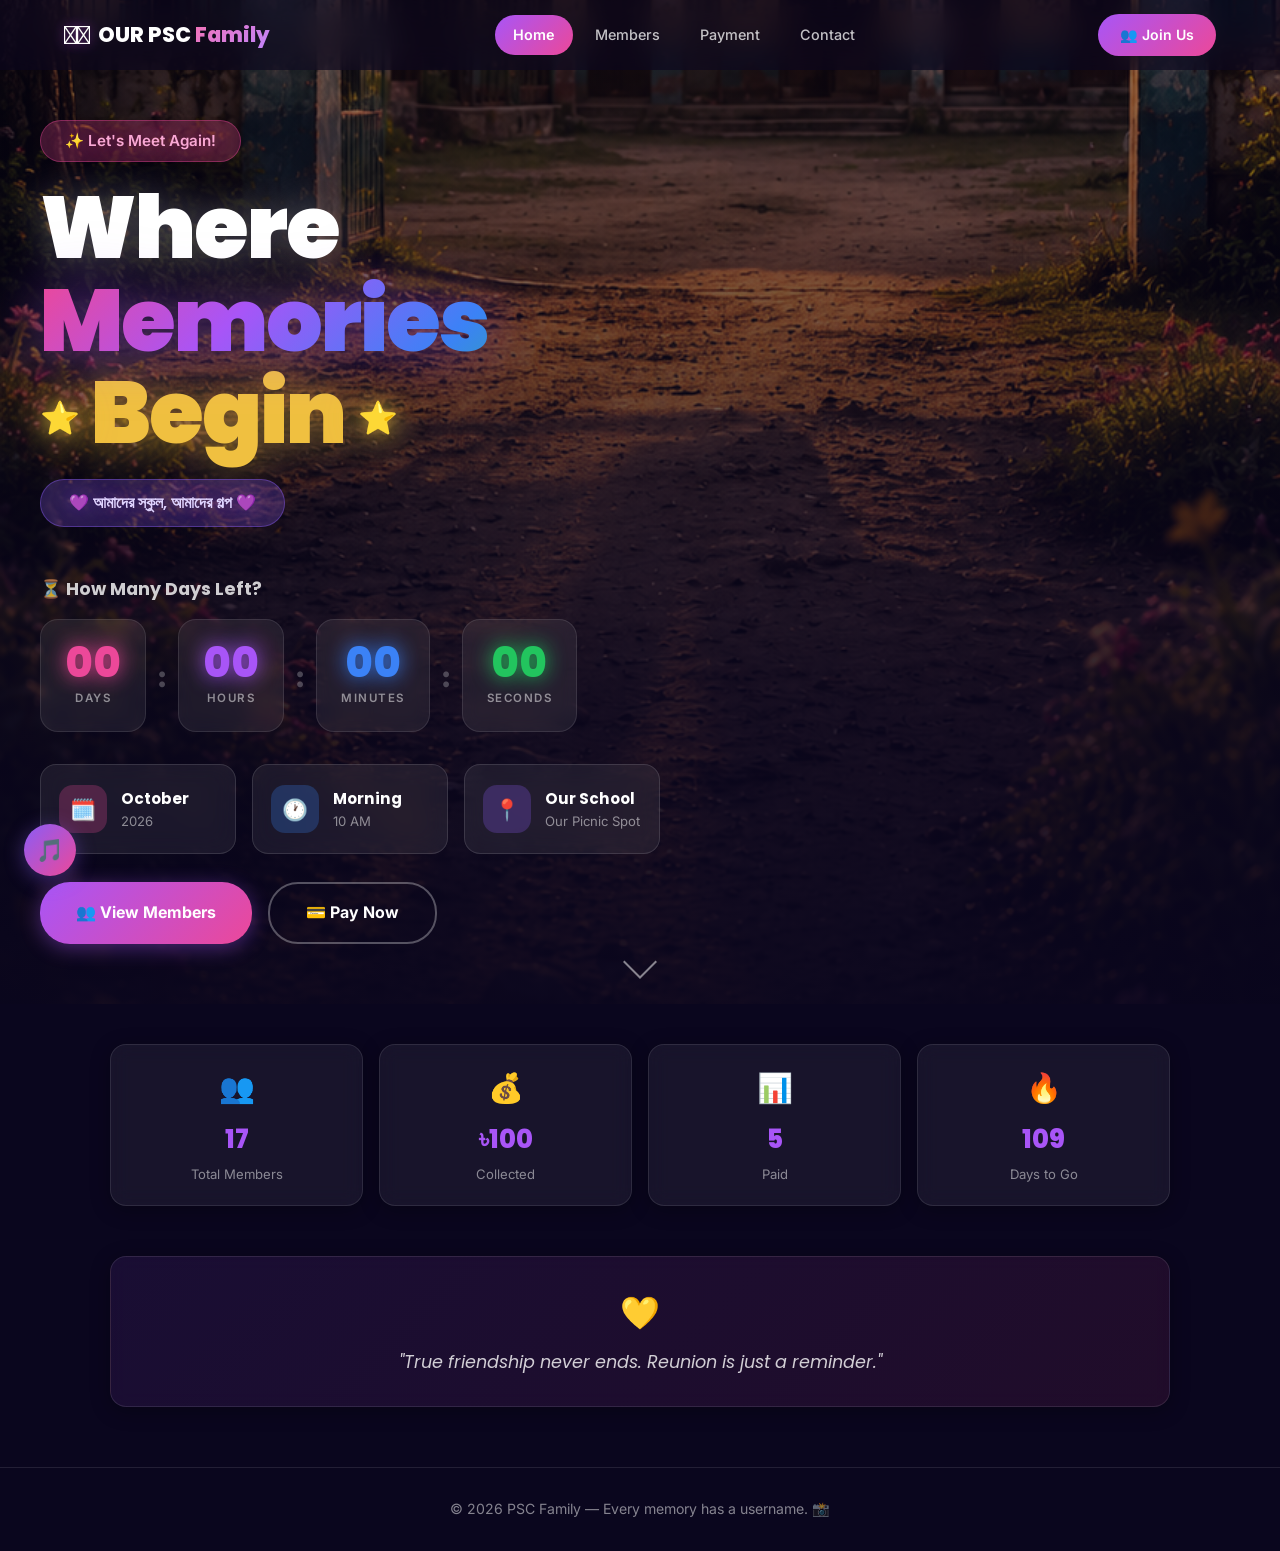
==== commit 1e6182f9: "feat: Add music player feature with prompt and widget for enhanced user experience" ====
--- a/index.html
+++ b/index.html
@@ -171,5 +171,23 @@
 
     <script src="config.js"></script>
     <script src="script.js"></script>
+
+    <!-- Music Player -->
+    <div id="musicPrompt" class="music-prompt" style="display:none;">
+        <div class="music-prompt-overlay"></div>
+        <div class="music-prompt-card">
+            <div class="music-prompt-emoji">🎵</div>
+            <h2>Want to set the mood?</h2>
+            <p>Play our reunion soundtrack while you browse</p>
+            <button id="musicPlayBtn" class="music-play-btn">▶ Play Music</button>
+            <button id="musicSkipBtn" class="music-skip-btn">No thanks</button>
+        </div>
+    </div>
+    <div id="musicWidget" class="music-widget" style="display:none;">
+        <button id="musicToggle" class="music-toggle-btn">🎵</button>
+    </div>
+    <audio id="bgMusic" preload="none" loop>
+        <source src="BG.mp3" type="audio/mpeg">
+    </audio>
 </body>
 </html>
--- a/style.css
+++ b/style.css
@@ -1030,6 +1030,106 @@
     box-shadow: 0 8px 25px rgba(59, 130, 246, 0.15);
 }
 
+/* Portfolio Card */
+.portfolio-card {
+    position: relative;
+    background: var(--bg-card);
+    border: 1px solid var(--border);
+    border-radius: 24px;
+    padding: 32px 28px;
+    overflow: hidden;
+    margin-bottom: 12px;
+}
+.portfolio-card::before {
+    content: '';
+    position: absolute;
+    top: 0; left: 0; right: 0;
+    height: 4px;
+    background: linear-gradient(90deg, #8b5cf6, #ec4899, #f97316);
+}
+.portfolio-glow {
+    position: absolute;
+    top: -60px; right: -60px;
+    width: 180px; height: 180px;
+    background: radial-gradient(circle, rgba(139, 92, 246, 0.15), transparent 70%);
+    pointer-events: none;
+}
+.portfolio-content {
+    display: flex;
+    flex-direction: column;
+    align-items: center;
+    gap: 18px;
+    position: relative;
+    z-index: 1;
+}
+.portfolio-avatar-wrap {
+    position: relative;
+    display: inline-block;
+}
+.portfolio-avatar {
+    width: 90px; height: 90px;
+    border-radius: 50%;
+    border: 3px solid rgba(139, 92, 246, 0.4);
+    box-shadow: 0 0 30px rgba(139, 92, 246, 0.25);
+    object-fit: cover;
+}
+.portfolio-avatar-ring {
+    position: absolute;
+    top: -6px; left: -6px;
+    right: -6px; bottom: -6px;
+    border-radius: 50%;
+    border: 2px solid rgba(139, 92, 246, 0.2);
+    animation: portfolioRingPulse 3s ease-in-out infinite;
+}
+@keyframes portfolioRingPulse {
+    0%, 100% { transform: scale(1); opacity: 0.4; }
+    50% { transform: scale(1.08); opacity: 0.8; }
+}
+.portfolio-info {
+    text-align: center;
+}
+.portfolio-label {
+    font-size: 0.78rem;
+    font-weight: 600;
+    color: var(--accent);
+    letter-spacing: 0.5px;
+    text-transform: uppercase;
+}
+.portfolio-name {
+    font-family: var(--font-display);
+    font-size: 1.2rem; font-weight: 800;
+    color: #fff;
+    margin: 4px 0;
+}
+.portfolio-role {
+    font-size: 0.85rem;
+    color: var(--text-muted);
+}
+.portfolio-btn {
+    display: inline-flex;
+    align-items: center;
+    gap: 8px;
+    padding: 12px 28px;
+    background: linear-gradient(135deg, #8b5cf6, #a855f7);
+    color: white;
+    text-decoration: none;
+    border-radius: 50px;
+    font-weight: 700;
+    font-size: 0.95rem;
+    transition: all 0.3s;
+    box-shadow: 0 4px 20px rgba(139, 92, 246, 0.3);
+}
+.portfolio-btn:hover {
+    transform: translateY(-3px) scale(1.04);
+    box-shadow: 0 8px 30px rgba(139, 92, 246, 0.45);
+}
+.portfolio-btn-arrow {
+    transition: transform 0.3s;
+}
+.portfolio-btn:hover .portfolio-btn-arrow {
+    transform: translateX(4px);
+}
+
 /* Fun Box */
 .contact-fun-box {
     background: linear-gradient(135deg, rgba(168,85,247,0.1), rgba(236,72,153,0.1));
@@ -1103,6 +1203,133 @@
     background: var(--bg);
 }
 .footer-text { color: var(--text-muted); font-size: 0.88rem; }
+
+/* ========== MUSIC PLAYER ========== */
+.music-prompt {
+    position: fixed;
+    top: 0; left: 0;
+    width: 100%; height: 100%;
+    z-index: 99998;
+    display: flex;
+    align-items: center;
+    justify-content: center;
+    animation: modalFadeIn 0.4s ease;
+}
+.music-prompt-overlay {
+    position: absolute;
+    top: 0; left: 0;
+    width: 100%; height: 100%;
+    background: rgba(10, 6, 30, 0.92);
+    backdrop-filter: blur(12px);
+    -webkit-backdrop-filter: blur(12px);
+}
+.music-prompt-card {
+    position: relative;
+    z-index: 1;
+    background: var(--bg-card);
+    border: 1px solid var(--border);
+    border-radius: 28px;
+    padding: 48px 36px;
+    text-align: center;
+    max-width: 380px;
+    width: 90%;
+    box-shadow: 0 20px 60px rgba(0, 0, 0, 0.5), 0 0 40px rgba(139, 92, 246, 0.15);
+    animation: modalZoomIn 0.5s cubic-bezier(0.175, 0.885, 0.32, 1.275);
+}
+.music-prompt-emoji {
+    font-size: 4rem;
+    display: block;
+    margin-bottom: 16px;
+    animation: musicBounce 1.5s ease-in-out infinite;
+}
+@keyframes musicBounce {
+    0%, 100% { transform: scale(1) rotate(0deg); }
+    25% { transform: scale(1.1) rotate(-5deg); }
+    50% { transform: scale(1) rotate(0deg); }
+    75% { transform: scale(1.1) rotate(5deg); }
+}
+.music-prompt-card h2 {
+    font-family: var(--font-display);
+    font-size: 1.5rem;
+    font-weight: 800;
+    color: #fff;
+    margin-bottom: 8px;
+}
+.music-prompt-card p {
+    color: var(--text-muted);
+    font-size: 0.9rem;
+    margin-bottom: 28px;
+    line-height: 1.5;
+}
+.music-play-btn {
+    display: block;
+    width: 100%;
+    padding: 16px 24px;
+    background: linear-gradient(135deg, #8b5cf6, #ec4899);
+    color: white;
+    border: none;
+    border-radius: 16px;
+    font-size: 1.1rem;
+    font-weight: 700;
+    font-family: var(--font-display);
+    cursor: pointer;
+    transition: all 0.3s;
+    box-shadow: 0 4px 20px rgba(139, 92, 246, 0.4);
+    margin-bottom: 12px;
+}
+.music-play-btn:hover {
+    transform: translateY(-2px) scale(1.02);
+    box-shadow: 0 8px 30px rgba(139, 92, 246, 0.55);
+}
+.music-play-btn:active {
+    transform: scale(0.98);
+}
+.music-skip-btn {
+    background: none;
+    border: none;
+    color: var(--text-muted);
+    font-size: 0.85rem;
+    cursor: pointer;
+    padding: 8px 16px;
+    transition: color 0.3s;
+}
+.music-skip-btn:hover {
+    color: var(--text);
+}
+
+/* Floating Music Widget */
+.music-widget {
+    position: fixed;
+    bottom: 24px;
+    left: 24px;
+    z-index: 999;
+}
+.music-toggle-btn {
+    width: 52px;
+    height: 52px;
+    border-radius: 50%;
+    background: linear-gradient(135deg, #8b5cf6, #ec4899);
+    border: none;
+    color: white;
+    font-size: 1.4rem;
+    cursor: pointer;
+    box-shadow: 0 4px 20px rgba(139, 92, 246, 0.4);
+    transition: all 0.3s;
+    display: flex;
+    align-items: center;
+    justify-content: center;
+}
+.music-toggle-btn:hover {
+    transform: scale(1.1);
+    box-shadow: 0 8px 30px rgba(139, 92, 246, 0.55);
+}
+.music-toggle-btn.playing {
+    animation: musicPulse 2s ease-in-out infinite;
+}
+@keyframes musicPulse {
+    0%, 100% { box-shadow: 0 4px 20px rgba(139, 92, 246, 0.4); }
+    50% { box-shadow: 0 4px 30px rgba(236, 72, 153, 0.6), 0 0 20px rgba(139, 92, 246, 0.3); }
+}
 
 /* ========== BACK TO TOP ========== */
 .back-to-top {
@@ -1482,6 +1709,8 @@
     .contact-phone-display { padding: 14px 20px; }
     #contact-phone-text { font-size: 1.5rem; letter-spacing: 2px; }
     .contact-fun-box { padding: 28px 20px; }
+    .portfolio-card { padding: 28px 20px; }
+    .portfolio-avatar { width: 80px; height: 80px; }
     .page-header-new { padding: 100px 0 30px; }
     .page-header-new h1 { font-size: 1.6rem; }
     .cd-items { gap: 8px; flex-wrap: wrap; justify-content: center; }
@@ -1530,6 +1759,10 @@
     .contact-fun-emoji { font-size: 2rem; }
     .contact-fun-box h3 { font-size: 1.1rem; }
     .contact-fun-box p { font-size: 0.82rem; }
+    .portfolio-card { padding: 24px 16px; border-radius: 20px; }
+    .portfolio-avatar { width: 70px; height: 70px; }
+    .portfolio-name { font-size: 1.05rem; }
+    .portfolio-btn { padding: 10px 22px; font-size: 0.88rem; }
     .cd-items { gap: 6px; }
     .cd-item { min-width: 60px; padding: 12px 10px; border-radius: 12px; }
     .countdown-number { font-size: 1.5rem; }
